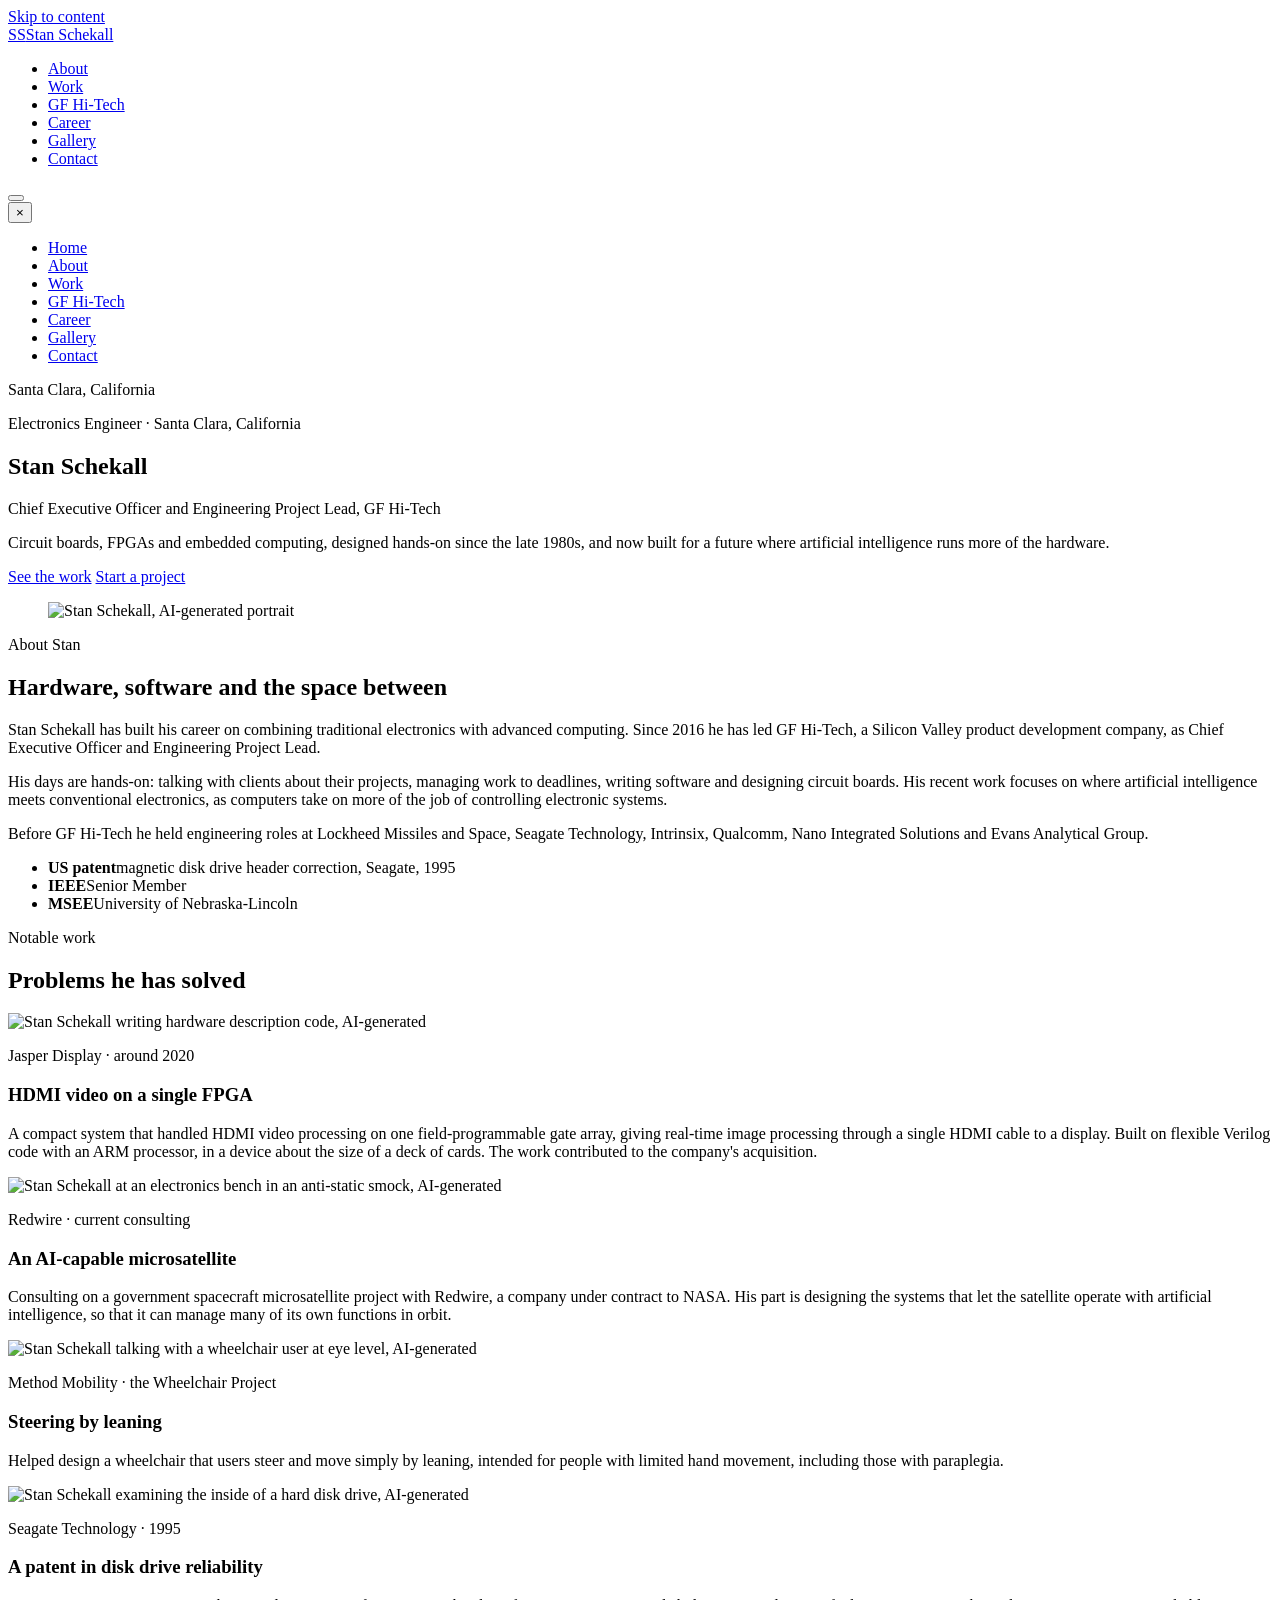
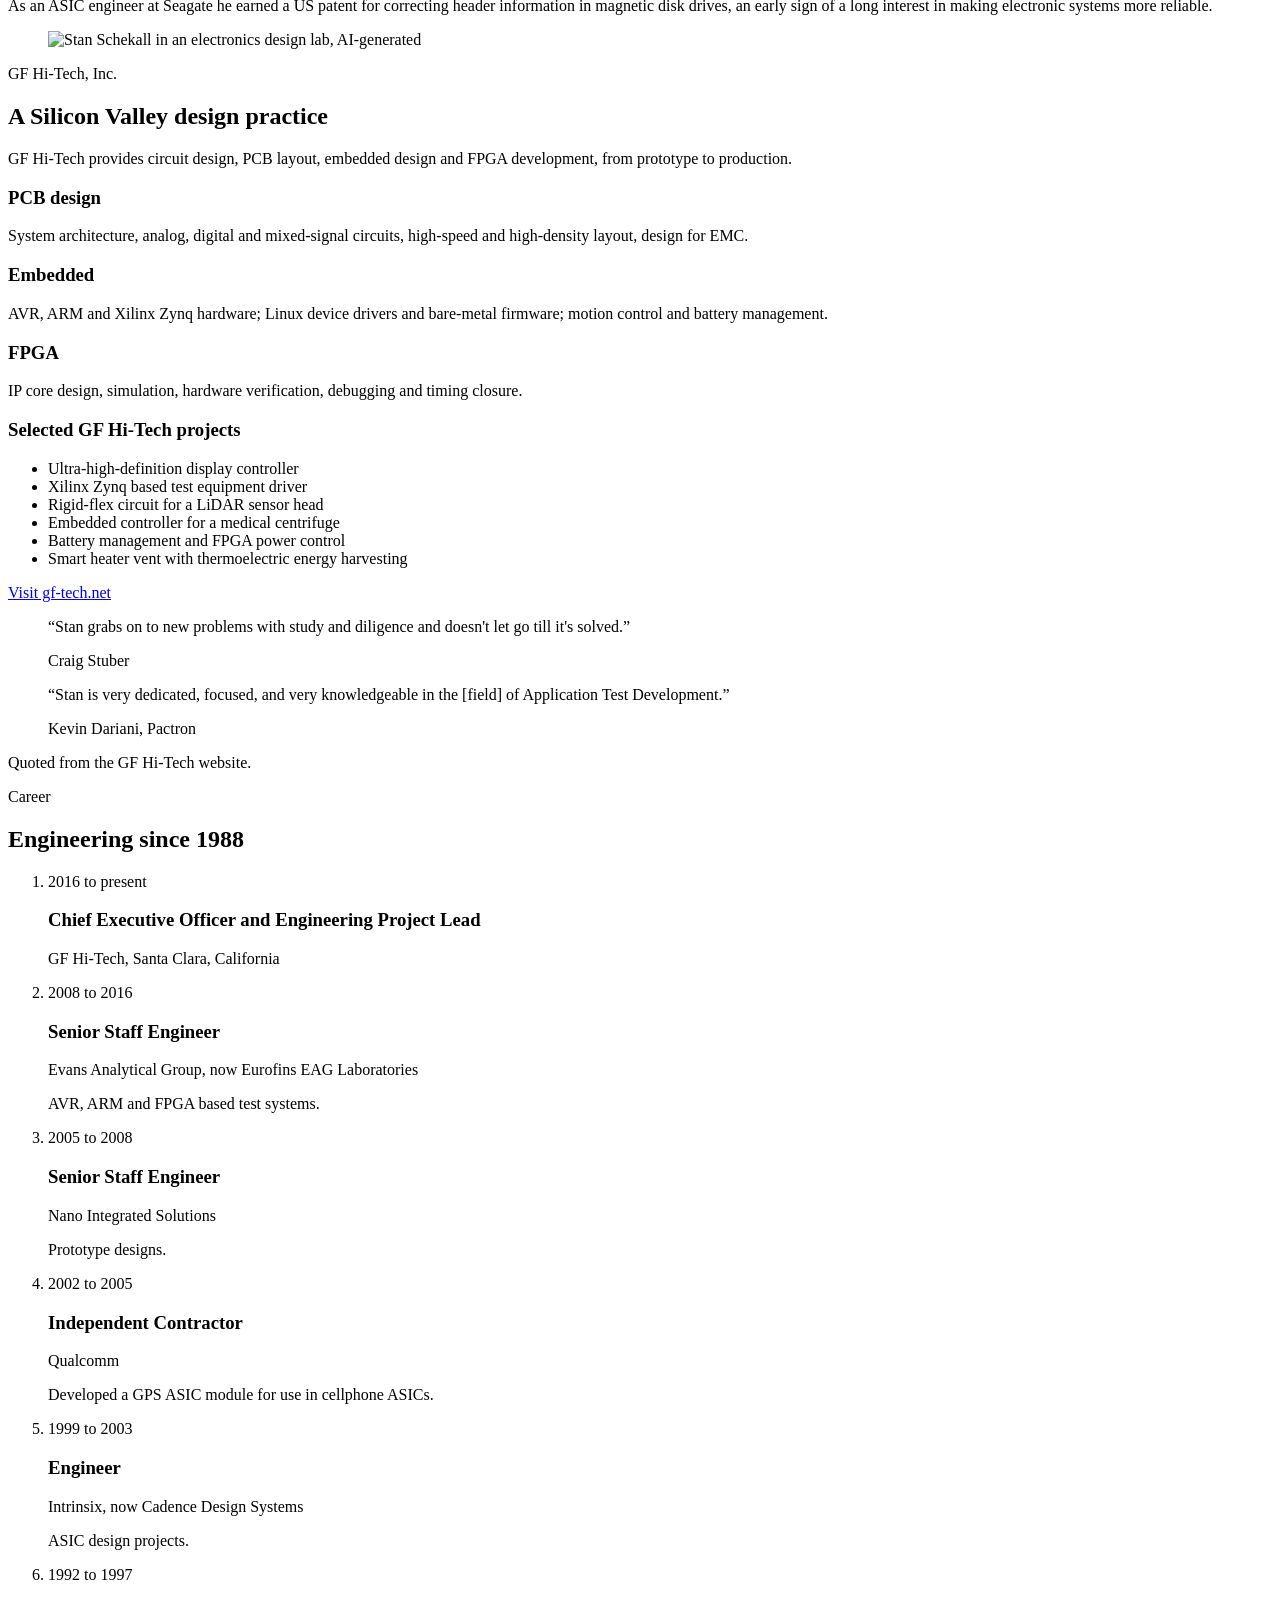
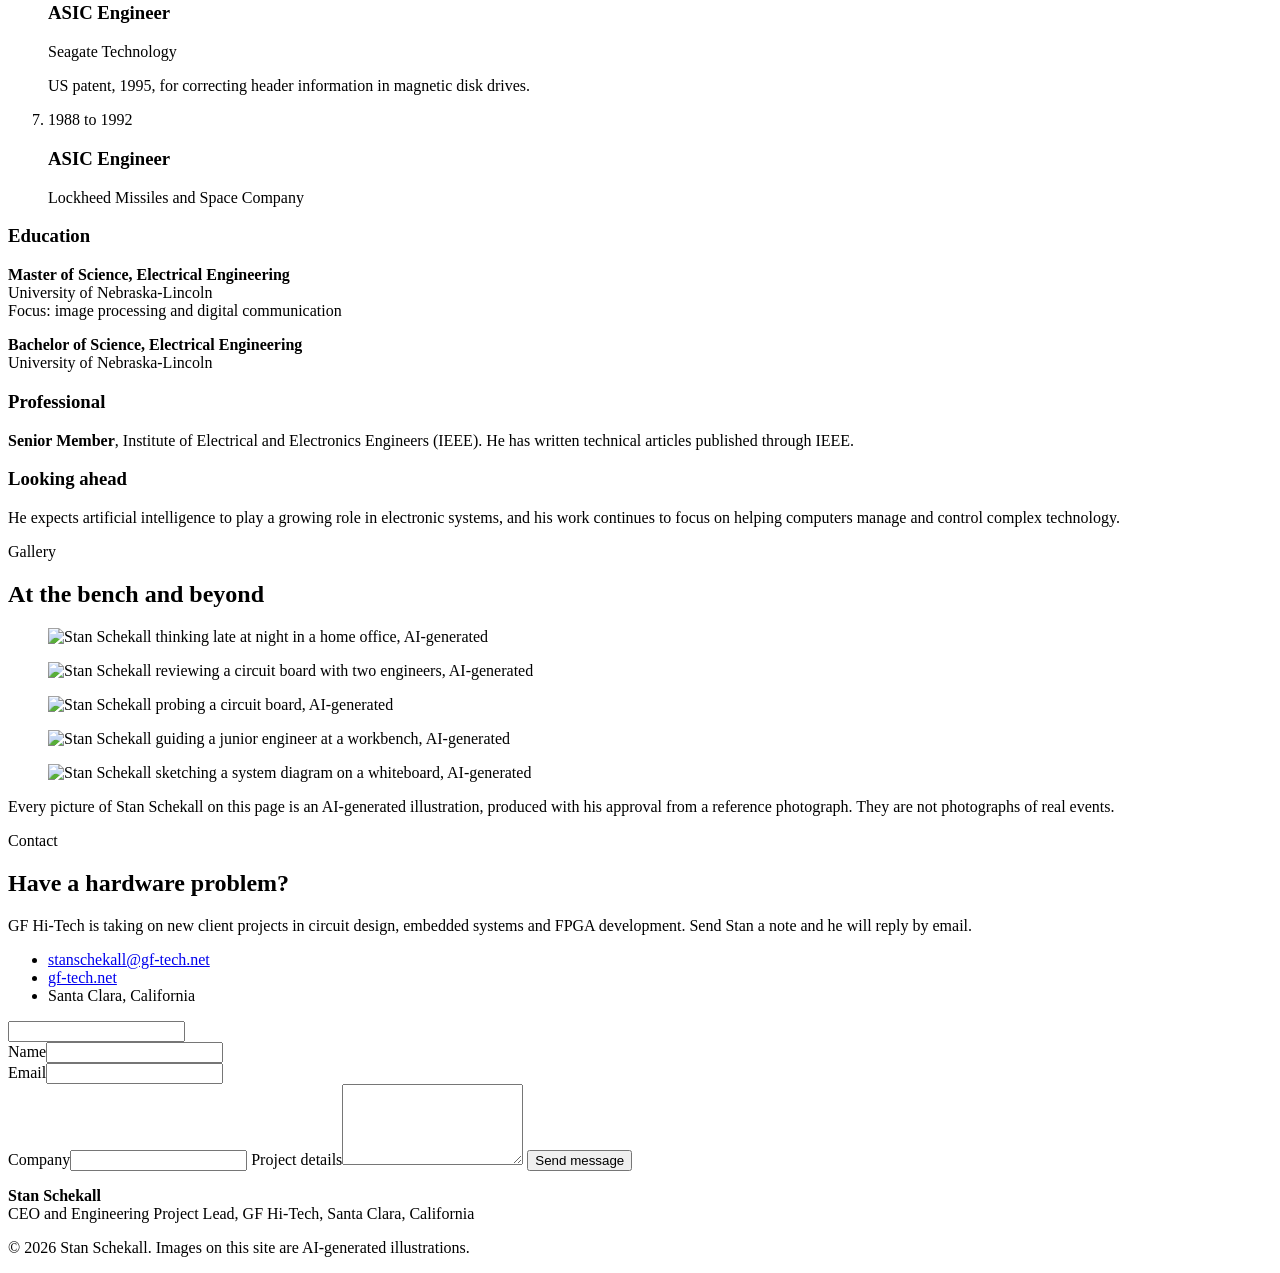
==== index.html @ ca7358ea "feat(site): add Stan Schekall personal site, pages" ====
<!DOCTYPE html>
<html lang="en">
<head>
  <meta charset="utf-8">
  <meta name="viewport" content="width=device-width, initial-scale=1, shrink-to-fit=no">
  <title>Stan Schekall | Electronics Engineer, CEO of GF Hi-Tech</title>
  <meta name="description" content="Stan Schekall is Chief Executive Officer and Engineering Project Lead at GF Hi-Tech in Santa Clara, California: circuit design, embedded systems and FPGA development.">
  <!-- While this site lives on github.io it stays out of search engines.
       When it moves to the client's own domain: delete the robots meta below,
       change robots.txt to "Allow: /", and add a canonical link. -->
  <meta name="robots" content="noindex, nofollow">
  <meta name="author" content="Stan Schekall">
  <meta property="og:title" content="Stan Schekall, Electronics Engineer">
  <meta property="og:description" content="CEO and Engineering Project Lead, GF Hi-Tech. FPGA, ASIC, embedded and PCB design.">
  <meta property="og:image" content="img/portrait.jpg">
  <link rel="icon" href="img/favicon.png">
  <link rel="preconnect" href="https://fonts.googleapis.com">
  <link rel="stylesheet" href="https://fonts.googleapis.com/css2?family=Montserrat:wght@500;600;700&family=Open+Sans:wght@400;600;700&display=swap">
  <link rel="stylesheet" href="vendor/css/bundle.min.css">
  <link rel="stylesheet" href="css/style.css">
  <!-- Loaded last so it wins the cascade -->
  <link rel="stylesheet" href="css/ss.css">
</head>
<body>

<a class="ss-skip" href="#about">Skip to content</a>

<div class="loader"><div class="loader-spinner"></div></div>

<header>
  <nav class="ss-nav" id="ss-nav" aria-label="Main">
    <div class="container ss-nav-inner">
      <a class="ss-brand" href="#home"><span class="ss-mark" aria-hidden="true">SS</span>Stan Schekall</a>
      <ul class="ss-links">
        <li><a href="#about">About</a></li>
        <li><a href="#work">Work</a></li>
        <li><a href="#practice">GF Hi-Tech</a></li>
        <li><a href="#career">Career</a></li>
        <li><a href="#gallery">Gallery</a></li>
        <li><a href="#contact" class="ss-links-cta">Contact</a></li>
      </ul>
      <button class="ss-burger" id="ss-burger" type="button" aria-label="Open menu" aria-controls="ss-menu" aria-expanded="false"><span></span><span></span><span></span></button>
    </div>
  </nav>
  <div class="ss-menu" id="ss-menu" aria-hidden="true">
    <button class="ss-menu-close" id="ss-menu-close" type="button" aria-label="Close menu">&times;</button>
    <ul>
      <li><a href="#home">Home</a></li>
      <li><a href="#about">About</a></li>
      <li><a href="#work">Work</a></li>
      <li><a href="#practice">GF Hi-Tech</a></li>
      <li><a href="#career">Career</a></li>
      <li><a href="#gallery">Gallery</a></li>
      <li><a href="#contact">Contact</a></li>
    </ul>
    <p class="ss-menu-foot">Santa Clara, California</p>
  </div>
</header>

<main>

<!-- HERO. Demo banner-sec kept as the shell class; its demo background image is removed in css/style.css -->
<section class="banner-sec ss-hero" id="home">
  <div class="ss-hero-shade"></div>
  <div class="container">
    <div class="ss-hero-copy">
      <p class="ss-eyebrow">Electronics Engineer &middot; Santa Clara, California</p>
      <h1>Stan Schekall</h1>
      <p class="ss-hero-role">Chief Executive Officer and Engineering Project Lead, GF Hi-Tech</p>
      <p class="ss-hero-lede">Circuit boards, FPGAs and embedded computing, designed hands-on since the late 1980s, and now built for a future where artificial intelligence runs more of the hardware.</p>
      <div class="ss-btns">
        <a class="ss-btn ss-btn-solid" href="#work">See the work</a>
        <a class="ss-btn ss-btn-line" href="#contact">Start a project</a>
      </div>
    </div>
  </div>
</section>

<!-- ABOUT -->
<section class="ss-about" id="about">
  <div class="container">
    <div class="row align-items-center">
      <div class="col-lg-5">
        <figure class="ss-portrait">
          <img src="img/portrait.jpg" alt="Stan Schekall, AI-generated portrait" width="880" height="1100">
        </figure>
      </div>
      <div class="col-lg-7">
        <p class="ss-kicker">About Stan</p>
        <h2>Hardware, software and the space between</h2>
        <p>Stan Schekall has built his career on combining traditional electronics with advanced computing. Since 2016 he has led GF Hi-Tech, a Silicon Valley product development company, as Chief Executive Officer and Engineering Project Lead.</p>
        <p>His days are hands-on: talking with clients about their projects, managing work to deadlines, writing software and designing circuit boards. His recent work focuses on where artificial intelligence meets conventional electronics, as computers take on more of the job of controlling electronic systems.</p>
        <p>Before GF Hi-Tech he held engineering roles at Lockheed Missiles and Space, Seagate Technology, Intrinsix, Qualcomm, Nano Integrated Solutions and Evans Analytical Group.</p>
        <ul class="ss-facts">
          <li><b>US patent</b><span>magnetic disk drive header correction, Seagate, 1995</span></li>
          <li><b>IEEE</b><span>Senior Member</span></li>
          <li><b>MSEE</b><span>University of Nebraska-Lincoln</span></li>
        </ul>
      </div>
    </div>
  </div>
</section>

<!-- NOTABLE WORK: replaces the demo portfolio -->
<section class="ss-work" id="work">
  <div class="container">
    <div class="ss-head">
      <p class="ss-kicker">Notable work</p>
      <h2>Problems he has solved</h2>
    </div>
    <div class="row">
      <div class="col-md-6">
        <article class="ss-card">
          <img src="img/plate-2.jpg" alt="Stan Schekall writing hardware description code, AI-generated" width="880" height="660" loading="lazy">
          <div class="ss-card-body">
            <p class="ss-tag">Jasper Display &middot; around 2020</p>
            <h3>HDMI video on a single FPGA</h3>
            <p>A compact system that handled HDMI video processing on one field-programmable gate array, giving real-time image processing through a single HDMI cable to a display. Built on flexible Verilog code with an ARM processor, in a device about the size of a deck of cards. The work contributed to the company's acquisition.</p>
          </div>
        </article>
      </div>
      <div class="col-md-6">
        <article class="ss-card">
          <img src="img/plate-3.jpg" alt="Stan Schekall at an electronics bench in an anti-static smock, AI-generated" width="880" height="660" loading="lazy">
          <div class="ss-card-body">
            <p class="ss-tag">Redwire &middot; current consulting</p>
            <h3>An AI-capable microsatellite</h3>
            <p>Consulting on a government spacecraft microsatellite project with Redwire, a company under contract to NASA. His part is designing the systems that let the satellite operate with artificial intelligence, so that it can manage many of its own functions in orbit.</p>
          </div>
        </article>
      </div>
      <div class="col-md-6">
        <article class="ss-card">
          <img src="img/plate-1.jpg" alt="Stan Schekall talking with a wheelchair user at eye level, AI-generated" width="880" height="660" loading="lazy">
          <div class="ss-card-body">
            <p class="ss-tag">Method Mobility &middot; the Wheelchair Project</p>
            <h3>Steering by leaning</h3>
            <p>Helped design a wheelchair that users steer and move simply by leaning, intended for people with limited hand movement, including those with paraplegia.</p>
          </div>
        </article>
      </div>
      <div class="col-md-6">
        <article class="ss-card">
          <img src="img/plate-4.jpg" alt="Stan Schekall examining the inside of a hard disk drive, AI-generated" width="880" height="660" loading="lazy">
          <div class="ss-card-body">
            <p class="ss-tag">Seagate Technology &middot; 1995</p>
            <h3>A patent in disk drive reliability</h3>
            <p>As an ASIC engineer at Seagate he earned a US patent for correcting header information in magnetic disk drives, an early sign of a long interest in making electronic systems more reliable.</p>
          </div>
        </article>
      </div>
    </div>
  </div>
</section>

<!-- GF HI-TECH -->
<section class="ss-practice" id="practice">
  <div class="container">
    <div class="row">
      <div class="col-lg-5">
        <figure class="ss-practice-img"><img src="img/company.jpg" alt="Stan Schekall in an electronics design lab, AI-generated" width="880" height="1100" loading="lazy"></figure>
      </div>
      <div class="col-lg-7">
        <p class="ss-kicker ss-kicker-dark">GF Hi-Tech, Inc.</p>
        <h2>A Silicon Valley design practice</h2>
        <p>GF Hi-Tech provides circuit design, PCB layout, embedded design and FPGA development, from prototype to production.</p>
        <div class="ss-caps">
          <div class="ss-cap">
            <h3>PCB design</h3>
            <p>System architecture, analog, digital and mixed-signal circuits, high-speed and high-density layout, design for EMC.</p>
          </div>
          <div class="ss-cap">
            <h3>Embedded</h3>
            <p>AVR, ARM and Xilinx Zynq hardware; Linux device drivers and bare-metal firmware; motion control and battery management.</p>
          </div>
          <div class="ss-cap">
            <h3>FPGA</h3>
            <p>IP core design, simulation, hardware verification, debugging and timing closure.</p>
          </div>
        </div>
        <h3 class="ss-sub">Selected GF Hi-Tech projects</h3>
        <ul class="ss-projects">
          <li>Ultra-high-definition display controller</li>
          <li>Xilinx Zynq based test equipment driver</li>
          <li>Rigid-flex circuit for a LiDAR sensor head</li>
          <li>Embedded controller for a medical centrifuge</li>
          <li>Battery management and FPGA power control</li>
          <li>Smart heater vent with thermoelectric energy harvesting</li>
        </ul>
        <a class="ss-btn ss-btn-ink" href="https://gf-tech.net/" target="_blank" rel="noopener">Visit gf-tech.net</a>
      </div>
    </div>
  </div>
</section>

<!-- QUOTES: verbatim from gf-tech.net, see SOURCE-FACTS.md -->
<section class="ss-quotes" id="quotes">
  <div class="container">
    <div class="row">
      <div class="col-lg-6">
        <blockquote class="ss-quote">
          <p>&ldquo;Stan grabs on to new problems with study and diligence and doesn't let go till it's solved.&rdquo;</p>
          <footer>Craig Stuber</footer>
        </blockquote>
      </div>
      <div class="col-lg-6">
        <blockquote class="ss-quote">
          <p>&ldquo;Stan is very dedicated, focused, and very knowledgeable in the [field] of Application Test Development.&rdquo;</p>
          <footer>Kevin Dariani, Pactron</footer>
        </blockquote>
      </div>
    </div>
    <p class="ss-quote-src">Quoted from the GF Hi-Tech website.</p>
  </div>
</section>

<!-- CAREER -->
<section class="ss-career" id="career">
  <div class="container">
    <div class="ss-head">
      <p class="ss-kicker">Career</p>
      <h2>Engineering since 1988</h2>
    </div>
    <div class="row">
      <div class="col-lg-8">
        <ol class="ss-timeline">
          <li><span class="ss-yr">2016 to present</span><h3>Chief Executive Officer and Engineering Project Lead</h3><p class="ss-org">GF Hi-Tech, Santa Clara, California</p></li>
          <li><span class="ss-yr">2008 to 2016</span><h3>Senior Staff Engineer</h3><p class="ss-org">Evans Analytical Group, now Eurofins EAG Laboratories</p><p>AVR, ARM and FPGA based test systems.</p></li>
          <li><span class="ss-yr">2005 to 2008</span><h3>Senior Staff Engineer</h3><p class="ss-org">Nano Integrated Solutions</p><p>Prototype designs.</p></li>
          <li><span class="ss-yr">2002 to 2005</span><h3>Independent Contractor</h3><p class="ss-org">Qualcomm</p><p>Developed a GPS ASIC module for use in cellphone ASICs.</p></li>
          <li><span class="ss-yr">1999 to 2003</span><h3>Engineer</h3><p class="ss-org">Intrinsix, now Cadence Design Systems</p><p>ASIC design projects.</p></li>
          <li><span class="ss-yr">1992 to 1997</span><h3>ASIC Engineer</h3><p class="ss-org">Seagate Technology</p><p>US patent, 1995, for correcting header information in magnetic disk drives.</p></li>
          <li><span class="ss-yr">1988 to 1992</span><h3>ASIC Engineer</h3><p class="ss-org">Lockheed Missiles and Space Company</p></li>
        </ol>
        <!-- Needs Client Confirmation: total years (release says 30+, Marquis page says 35+). Neither is published. -->
      </div>
      <div class="col-lg-4">
        <div class="ss-side">
          <h3>Education</h3>
          <p><b>Master of Science, Electrical Engineering</b><br>University of Nebraska-Lincoln<br><span>Focus: image processing and digital communication</span></p>
          <p><b>Bachelor of Science, Electrical Engineering</b><br>University of Nebraska-Lincoln</p>
          <!-- Needs Client Confirmation: degree year(s). Marquis page gives 1987. -->
          <h3>Professional</h3>
          <p><b>Senior Member</b>, Institute of Electrical and Electronics Engineers (IEEE). He has written technical articles published through IEEE.</p>
          <h3>Looking ahead</h3>
          <p>He expects artificial intelligence to play a growing role in electronic systems, and his work continues to focus on helping computers manage and control complex technology.</p>
        </div>
      </div>
    </div>
  </div>
</section>

<!-- GALLERY -->
<section class="ss-gallery" id="gallery">
  <div class="container">
    <div class="ss-head">
      <p class="ss-kicker">Gallery</p>
      <h2>At the bench and beyond</h2>
    </div>
    <div class="ss-grid">
      <figure class="ss-g ss-g-tall"><img src="img/career.jpg" alt="Stan Schekall thinking late at night in a home office, AI-generated" width="880" height="1100" loading="lazy"></figure>
      <figure class="ss-g ss-g-wide"><img src="img/mission.jpg" alt="Stan Schekall reviewing a circuit board with two engineers, AI-generated" width="880" height="733" loading="lazy"></figure>
      <figure class="ss-g"><img src="img/research.jpg" alt="Stan Schekall probing a circuit board, AI-generated" width="880" height="660" loading="lazy"></figure>
      <figure class="ss-g"><img src="img/plate-5.jpg" alt="Stan Schekall guiding a junior engineer at a workbench, AI-generated" width="880" height="660" loading="lazy"></figure>
      <figure class="ss-g ss-g-last"><img src="img/plate-6.jpg" alt="Stan Schekall sketching a system diagram on a whiteboard, AI-generated" width="880" height="660" loading="lazy"></figure>
    </div>
    <p class="ss-disclosure">Every picture of Stan Schekall on this page is an AI-generated illustration, produced with his approval from a reference photograph. They are not photographs of real events.</p>
  </div>
</section>

<!-- CONTACT -->
<section class="ss-contact" id="contact">
  <div class="container">
    <div class="row">
      <div class="col-lg-5">
        <p class="ss-kicker">Contact</p>
        <h2>Have a hardware problem?</h2>
        <p>GF Hi-Tech is taking on new client projects in circuit design, embedded systems and FPGA development. Send Stan a note and he will reply by email.</p>
        <ul class="ss-contact-list">
          <li><i class="fas fa-envelope" aria-hidden="true"></i><a href="mailto:stanschekall@gf-tech.net">stanschekall@gf-tech.net</a></li>
          <li><i class="fas fa-globe" aria-hidden="true"></i><a href="https://gf-tech.net/" target="_blank" rel="noopener">gf-tech.net</a></li>
          <li><i class="fas fa-map-marker-alt" aria-hidden="true"></i><span>Santa Clara, California</span></li>
        </ul>
      </div>
      <div class="col-lg-7">
        <form class="ss-form" action="https://formsubmit.co/stanschekall@gf-tech.net" method="POST">
          <input type="hidden" name="_subject" value="New enquiry from the Stan Schekall website">
          <input type="hidden" name="_template" value="table">
          <input type="hidden" name="_captcha" value="true">
          <input type="text" name="_honey" class="ss-hp" tabindex="-1" autocomplete="off" aria-hidden="true">
          <div class="row">
            <div class="col-md-6"><label for="f-name">Name</label><input id="f-name" name="name" type="text" required autocomplete="name"></div>
            <div class="col-md-6"><label for="f-email">Email</label><input id="f-email" name="email" type="email" required autocomplete="email"></div>
          </div>
          <label for="f-company">Company</label><input id="f-company" name="company" type="text" autocomplete="organization">
          <label for="f-msg">Project details</label><textarea id="f-msg" name="message" rows="5" required></textarea>
          <button type="submit" class="ss-btn ss-btn-solid">Send message</button>
        </form>
      </div>
    </div>
  </div>
</section>

</main>

<footer class="ss-foot">
  <div class="container ss-foot-inner">
    <p><b>Stan Schekall</b><br>CEO and Engineering Project Lead, GF Hi-Tech, Santa Clara, California</p>
    <p>&copy; <span id="ss-year">2026</span> Stan Schekall. Images on this site are AI-generated illustrations.</p>
  </div>
</footer>

<a href="#home" class="ss-top" id="ss-top" aria-label="Back to top"><i class="fas fa-arrow-up" aria-hidden="true"></i></a>

<script src="vendor/js/bundle.min.js"></script>
<script src="js/ss.js"></script>
</body>
</html>
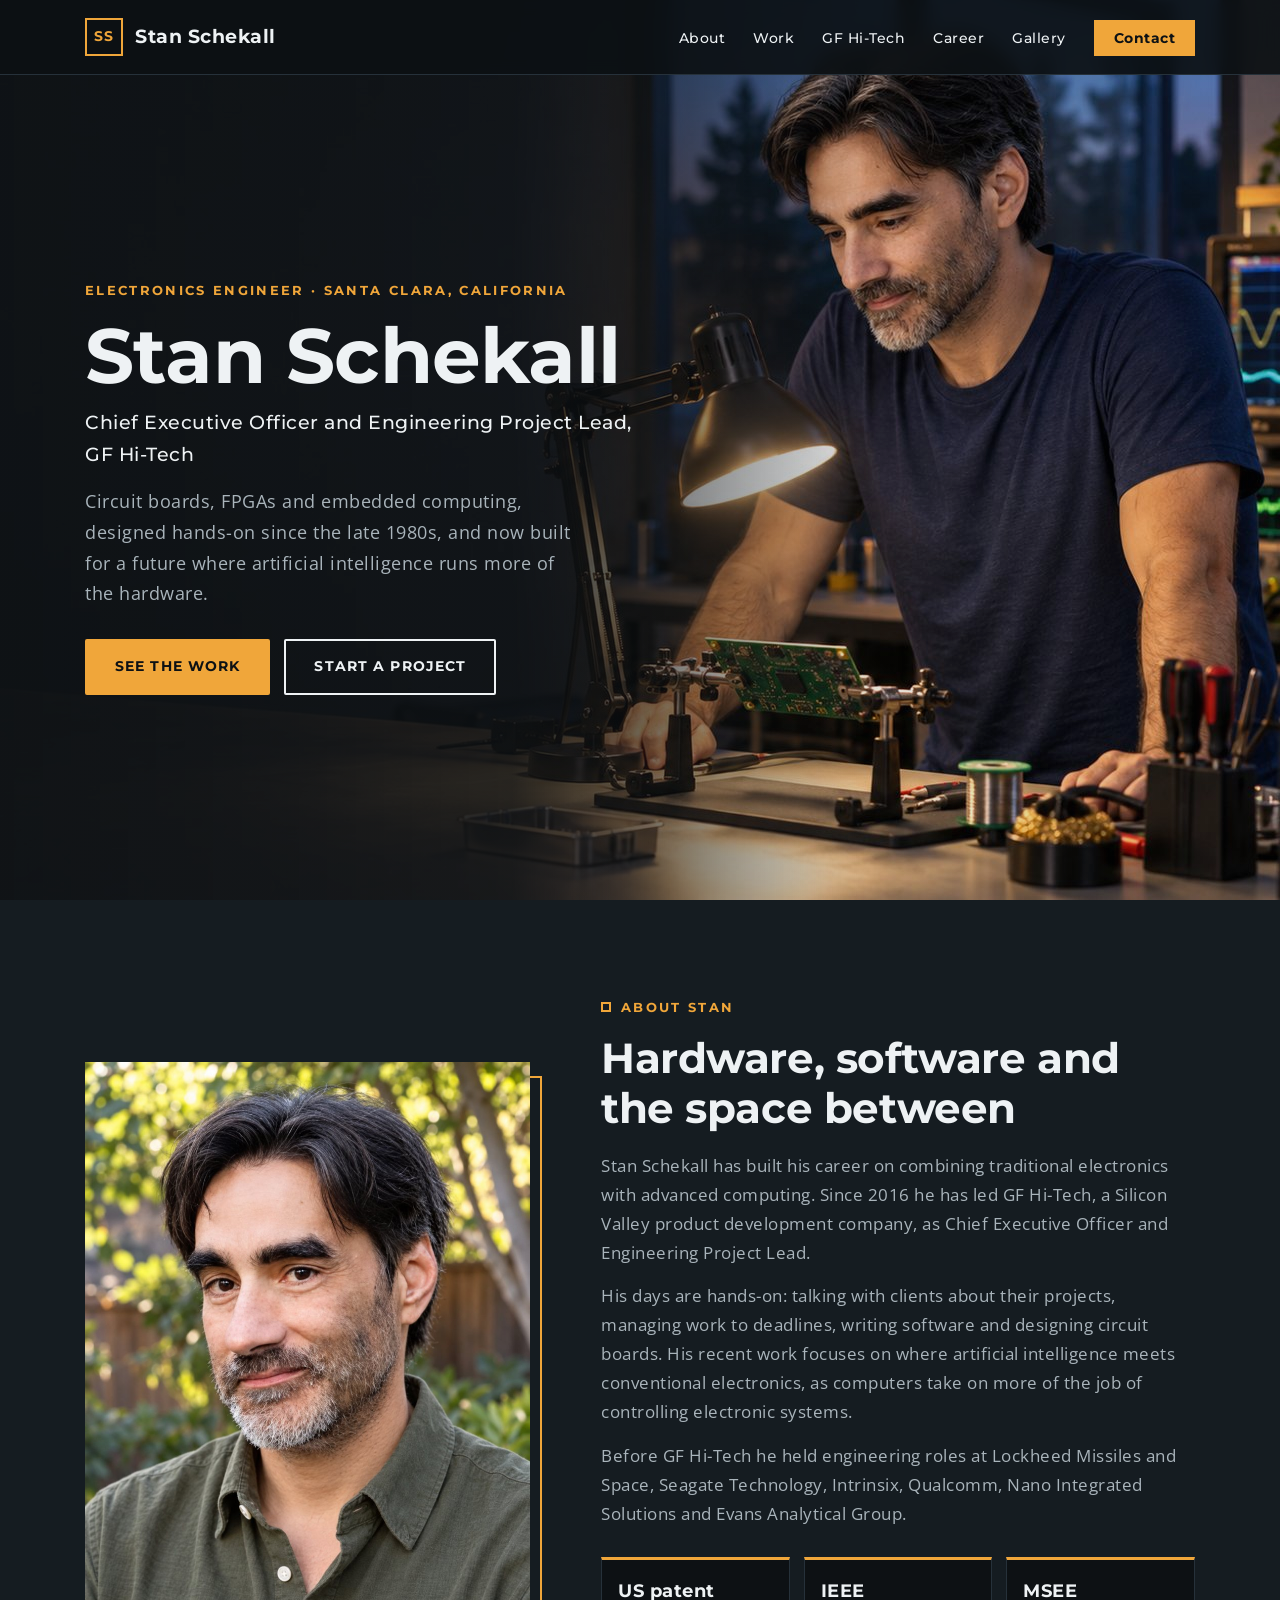
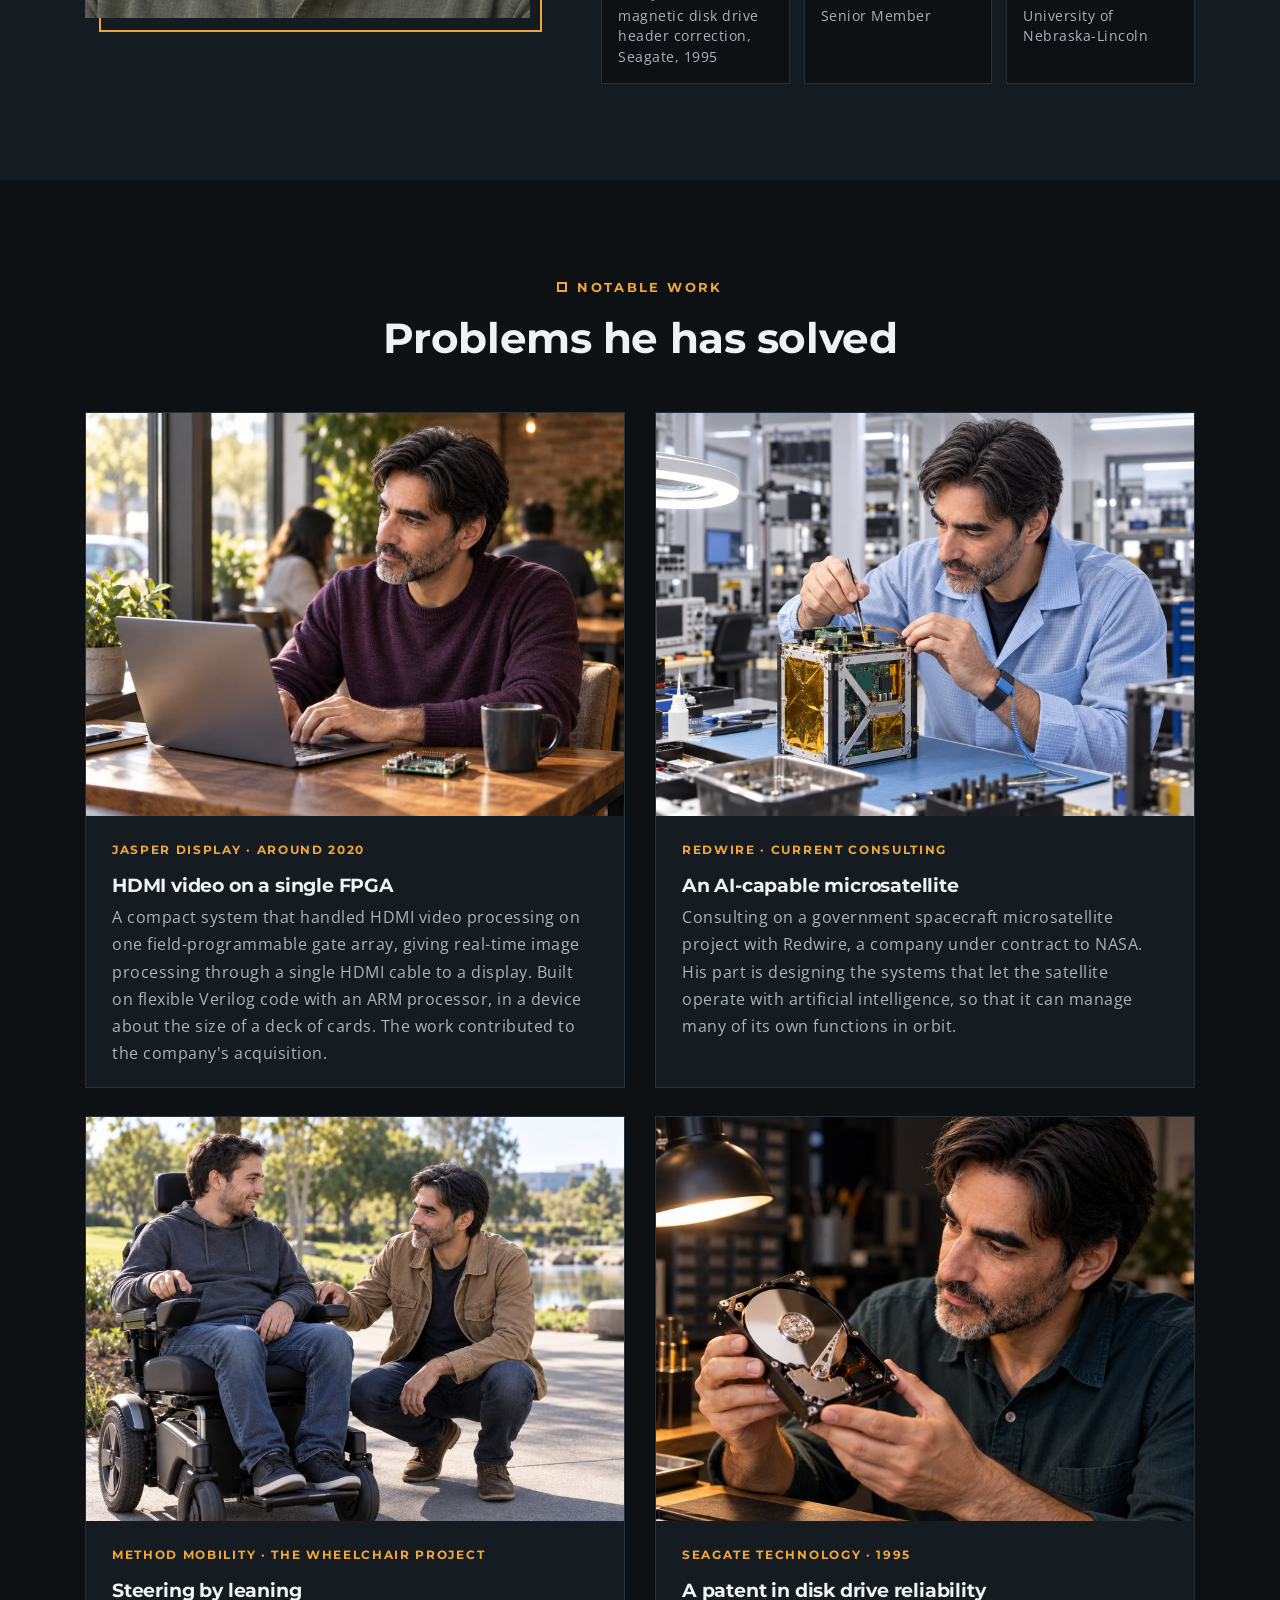
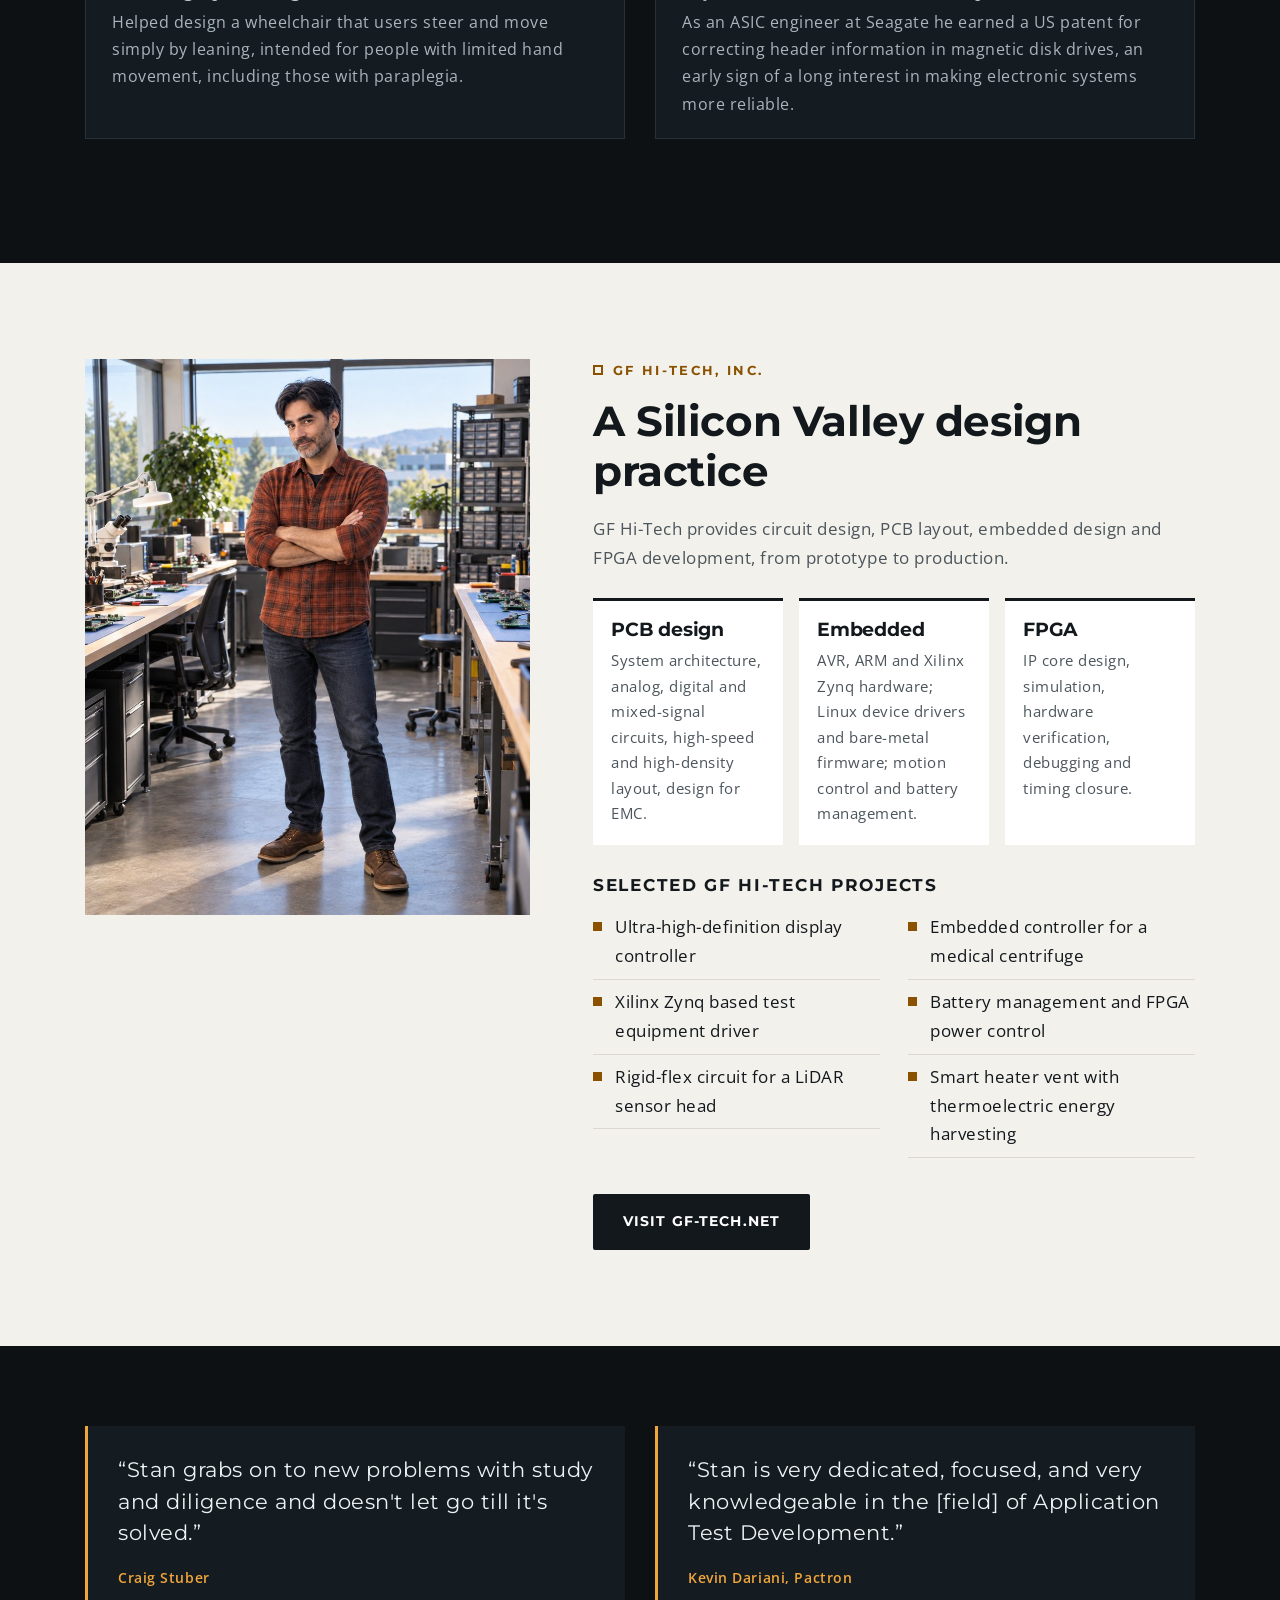
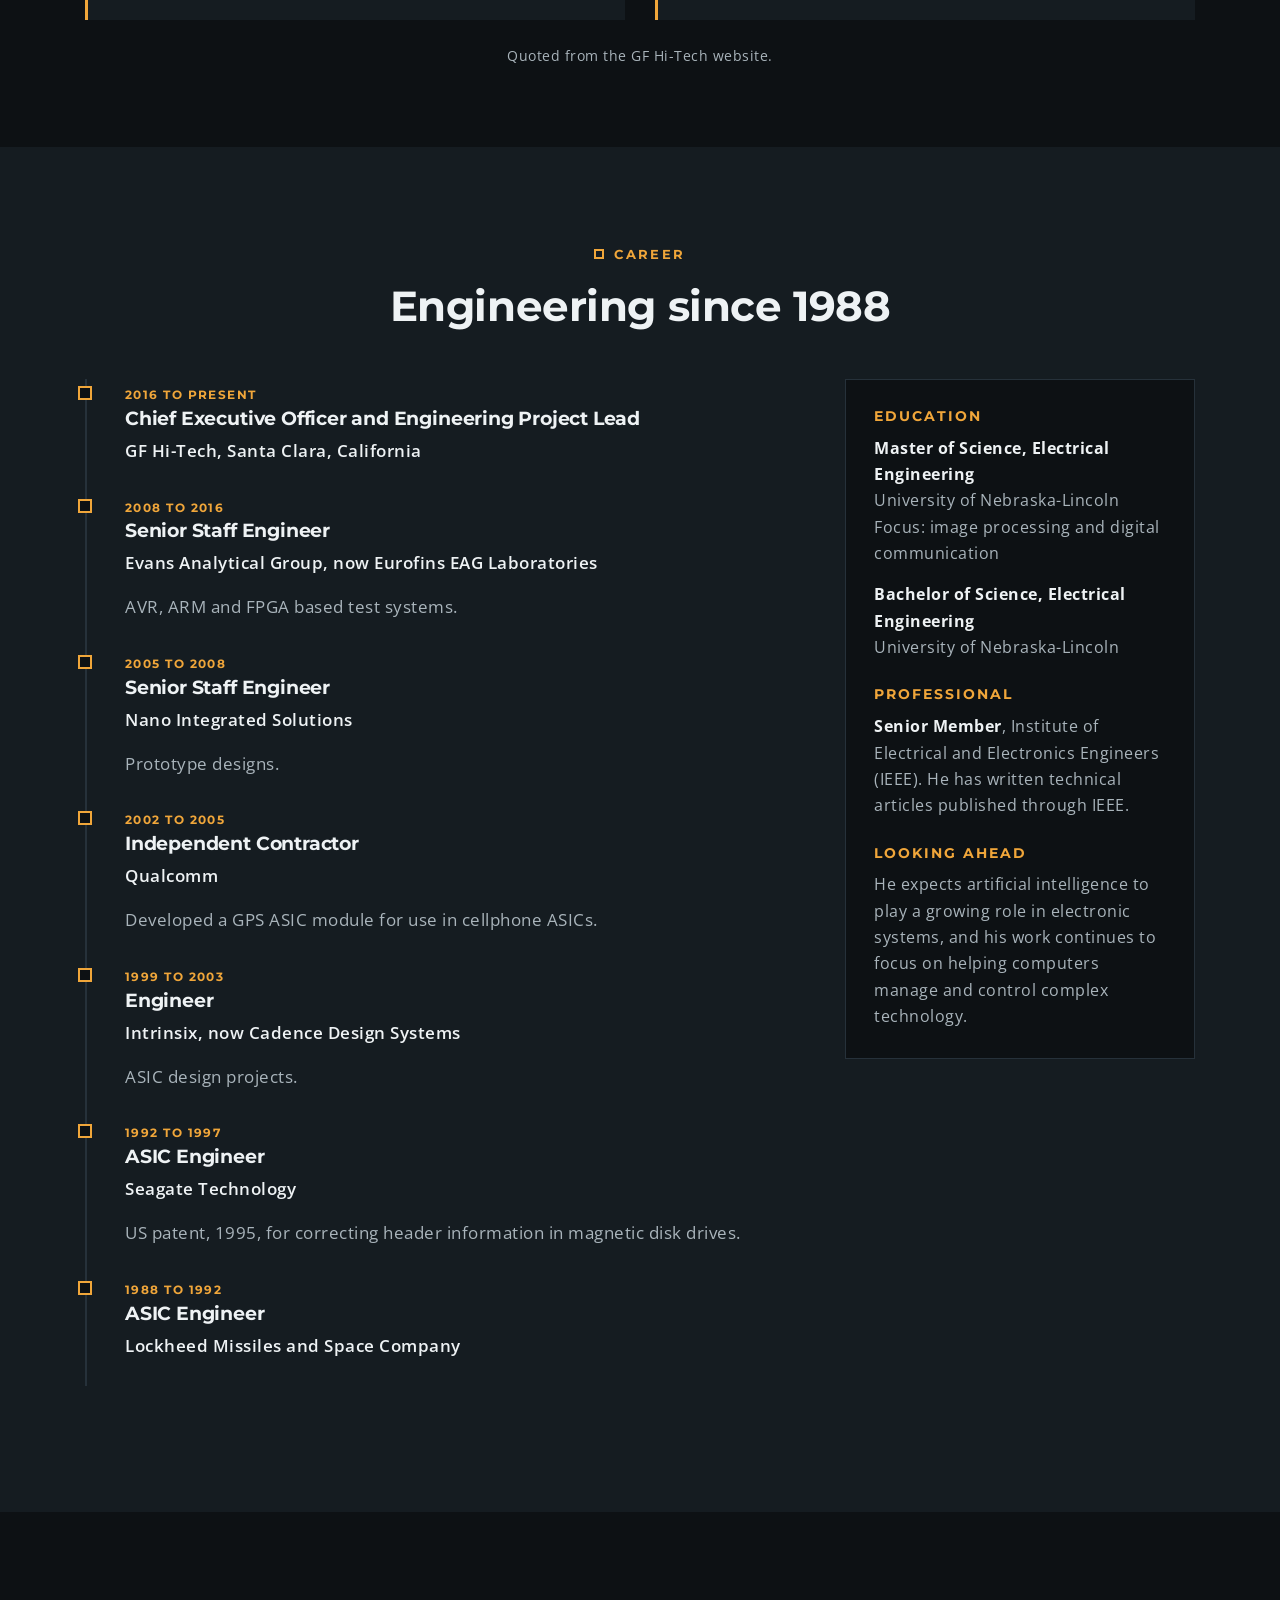
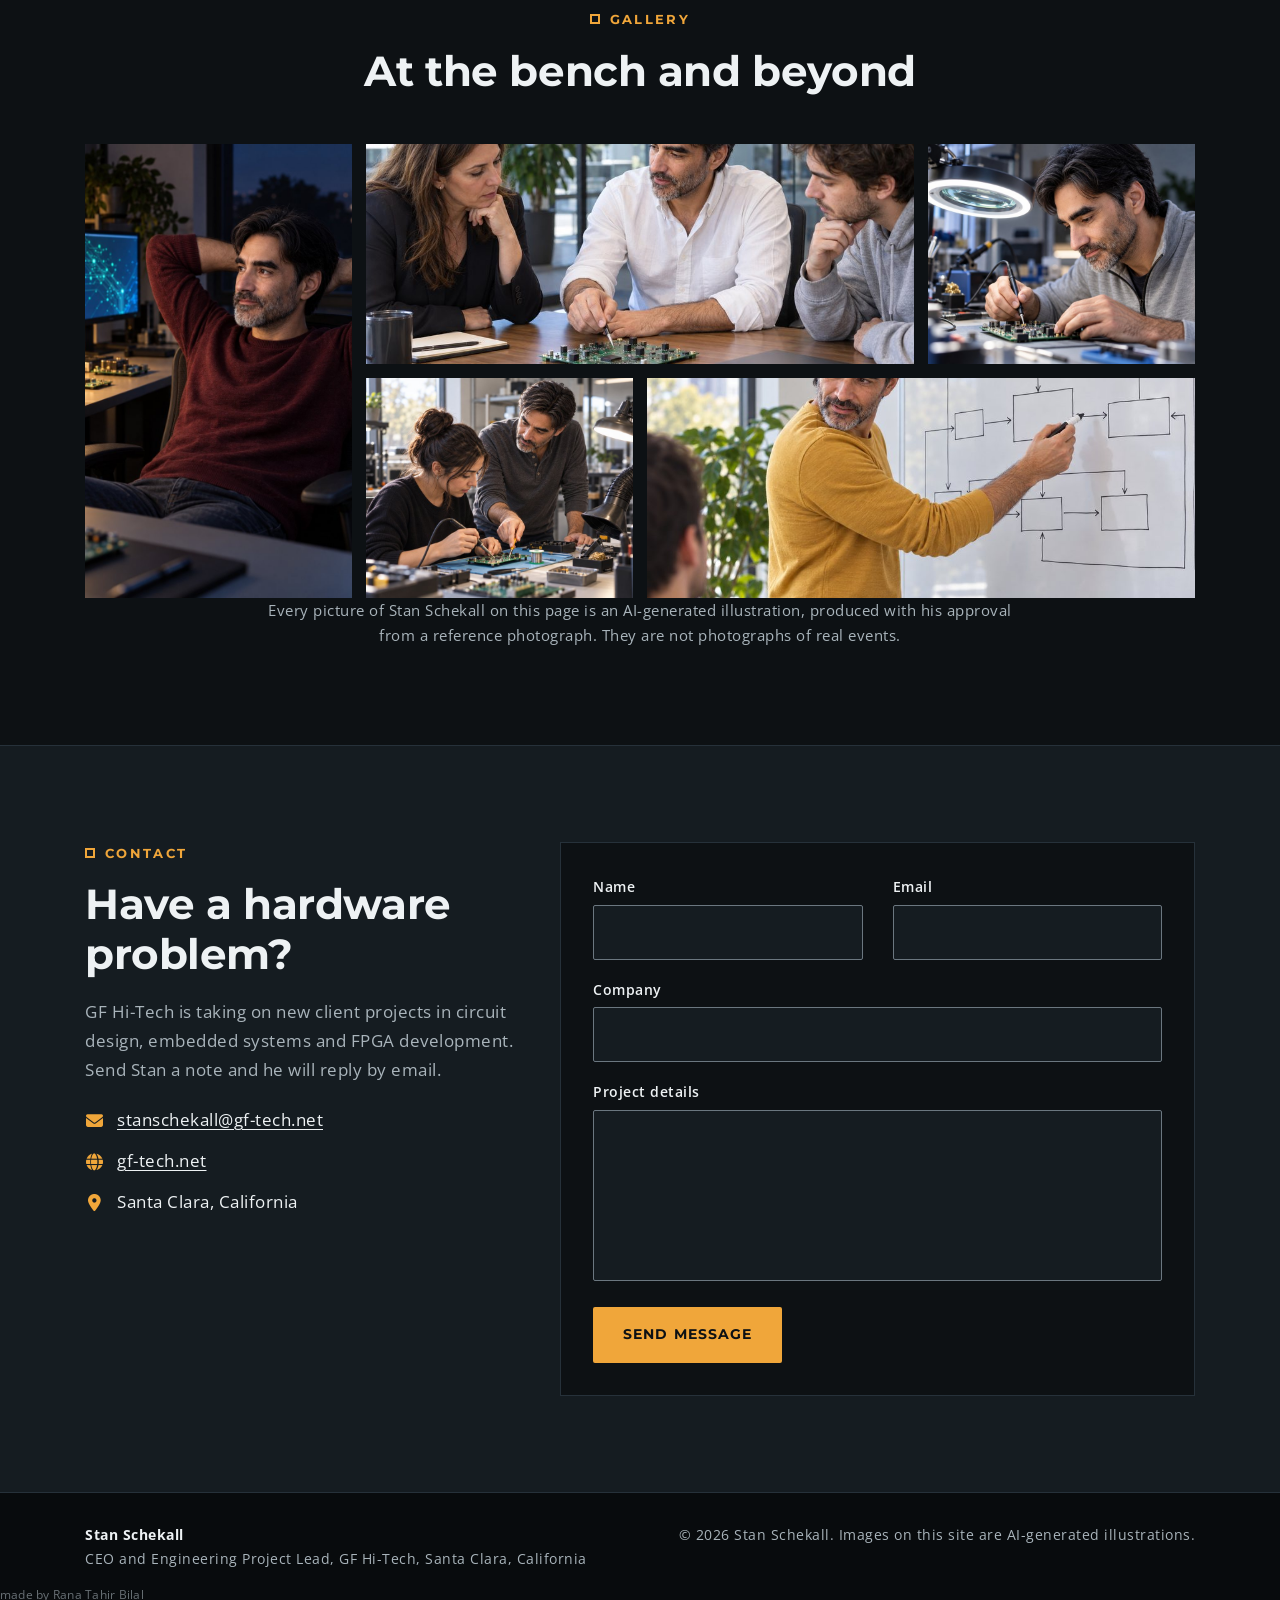
==== commit 6241c4cb: "Add files via upload" ====
--- a/index.html
+++ b/index.html
@@ -308,6 +308,8 @@
     <p><b>Stan Schekall</b><br>CEO and Engineering Project Lead, GF Hi-Tech, Santa Clara, California</p>
     <p>&copy; <span id="ss-year">2026</span> Stan Schekall. Images on this site are AI-generated illustrations.</p>
   </div>
+
+<p style="margin:18px 0 0;font-size:12px;line-height:1.5;opacity:.6;letter-spacing:.02em">made by <a href="https://ranatahirbilal.com" rel="nofollow noopener" target="_blank" style="color:inherit;text-decoration:none;border-bottom:1px solid currentColor">Rana Tahir Bilal</a></p>
 </footer>
 
 <a href="#home" class="ss-top" id="ss-top" aria-label="Back to top"><i class="fas fa-arrow-up" aria-hidden="true"></i></a>
--- a/css/style.css
+++ b/css/style.css
@@ -0,0 +1,2725 @@
+/* ===================================
+    About
+====================================== */
+/*
+    Theme Name: MegaOne
+    Theme URI:
+    Author: Themes Industry
+    Author URI:
+    Description: One Page Parallax Template
+    Tags: one page, multipurpose, parallax, creative, html5
+ */
+
+/* ===================================
+    Table of Content
+====================================== */
+/*  - Fonts
+    - General
+    - Scrollbar
+    - Header
+    - Sidebar Toggle Btn
+    - SideNav
+    - Nav-Bar css
+    - Expand Nav bar & body Shrink
+    - Banner
+    - feature
+    - Team
+    - Quote
+    - Portfolio
+    - Pricing
+    - Testimonial
+    - Blog
+    - Contact_US
+    - Stand Alone
+    - loader
+    - Media Queries   */
+
+/* ===================================
+    Google font
+====================================== */
+
+@import url('https://fonts.googleapis.com/css2?family=Open+Sans:wght@300;400;600;700;800&display=swap');
+.alt-font{font-family: 'Open Sans', sans-serif;}
+
+@import url('https://fonts.googleapis.com/css2?family=Montserrat:wght@300;400;500;700&display=swap');
+.al-font{font-family: 'Montserrat', sans-serif;}
+
+
+/* ss: Roboto import removed */
+.main-font{font-family: 'Roboto', sans-serif;}
+
+/* ss: Source Sans import removed */
+.alt-font{font-family: 'Source Sans Pro', sans-serif;}
+
+
+/* ss: Aileron @font-face removed (font files not shipped) */
+/* ss: Aileron @font-face removed (font files not shipped) */
+/* ss: Aileron @font-face removed (font files not shipped) */
+/* ===================================
+    General
+====================================== */
+
+body {font-size: 18px;color: #ffffff!important;font-weight: normal;line-height: 25px;width: 100%; overflow-x: hidden!important;}
+a, input, button, .navbar, .fixedmenu, .tp-bullet, .owl-dot, .owl-prev, .owl-next {transition: ease-in-out 0.2s;-webkit-transition: ease-in-out 0.2s;-moz-transition: ease-in-out 0.2s;-ms-transition: ease-in-out 0.2s;-o-transition: ease-in-out 0.2s;}
+section,.section-padding {position: relative;}
+a {color:inherit;text-decoration: none;}
+.btn.focus, .btn:focus{-webkit-box-shadow: none;box-shadow: none;}
+p:last-child{margin-bottom: 0 !important;}
+p{margin: 0 0 15px!important;}
+.fa, .far, .fas{display: inline;}
+li{list-style: none;text-decoration: none;}
+blockquote {border-left: 2px solid;padding: 10px 15px 10px 35px;margin: 25px 0;font-size: 18px;line-height: 28px;}
+blockquote > cite {font-weight: 400;font-size: 14px;display: block;}
+.hidden{display: none;}
+section{padding: 7.5rem 0;}
+.padding-top{padding-top: 7.5rem;}
+.padding-bottom{padding-bottom: 7.5rem;}
+section {
+    width: 95%!important;
+    margin-left: 5%!important;
+}
+.bg-black{background-color: #000000;}
+.bg-pink{background-color:#ff3366;}
+
+/*Social Icon Hover Text Hover */
+.facebook-text-hvr:hover{color:#4267B2 !important;}
+.twitter-text-hvr:hover{color:#1DA1F2 !important;}
+.instagram-text-hvr:hover{color:#C32AA3 !important;}
+.linkedin-text-hvr:hover{color:#0077B5 !important;}
+.pinterest-text-hvr:hover{color:#BD081C !important;}
+.google-text-hvr:hover{color:#DB4437 !important;}
+
+/*icon bg bover */
+.facebook-bg-hvr:hover{background:#4267B2 !important;color: #fff !important;}
+.twitter-bg-hvr:hover{background:#1DA1F2 !important;color: #fff !important;}
+.instagram-bg-hvr:hover{background: -webkit-gradient(linear, left top, left bottom, from(#aa2fb5), color-stop(93%, #f1762c))!important;background: -o-linear-gradient(top, #aa2fb5 0%, #f1762c 93%)!important;background: linear-gradient(to bottom, #aa2fb5 0%, #f1762c 93%)!important;color: #fff !important;}
+.linkedin-bg-hvr:hover{background:#0077B5 !important;color: #fff !important;}
+.pinterest-bg-hvr:hover{background:#BD081C !important;color: #fff !important;border: 1px solid #BD081C !important;}
+.google-bg-hvr:hover{background:#DB4437 !important;color: #fff !important;}
+.mail-bg-hvr:hover{background:#c32aa3 !important;color: #fff !important;border: 1px solid #c32aa3 !important;}
+
+/*Social Icon Hover Bg Hover */
+.facebook_bg_hvr2:hover{color:#FFFFFF !important; background: #4267b2 !important; -webkit-transition: .3s ease-in-out;-o-transition: .3s ease-in-out;transition: .3s ease-in-out;}
+.twitter_bg_hvr2:hover{color:#FFFFFF !important; background: #00a7e6; -webkit-transition: .3s ease-in-out; -o-transition: .3s ease-in-out; transition: .3s ease-in-out;}
+.linkdin_bg_hvr2:hover{color:#FFFFFF !important; background: #1682ab; -webkit-transition: .3s ease-in-out; -o-transition: .3s ease-in-out; transition: .3s ease-in-out;}
+.googleplus_bg_hvr2:hover{color:#FFFFFF !important; background: #d5463a; -webkit-transition: .3s ease-in-out; -o-transition: .3s ease-in-out; transition: .3s ease-in-out;}
+.pintrest_bg_hvr2:hover{color:#FFFFFF !important; background: #c8232c; -webkit-transition: .3s ease-in-out; -o-transition: .3s ease-in-out; transition: .3s ease-in-out;}
+.instagram_bg_hvr2:before{
+    content: "";
+    position: absolute;
+    left: -1px;
+    right: -1px;
+    bottom: -1px;
+    top: -1px;
+    opacity: 0;
+    visibility: hidden;
+    background: radial-gradient(circle at 30% 107%, #fdf497 0%, #fdf497 5%, #fd5949 45%,#d6249f 60%,#285AEB 90%) !important;
+    border-radius: inherit;
+    z-index: -1;
+    -webkit-transform: scale(.5);
+    -ms-transform: scale(.5);
+    transform: scale(.5);
+    -webkit-transition: .3s ease-in-out;
+    -o-transition: .3s ease-in-out;
+    transition: .3s ease-in-out;
+}
+.instagram_bg_hvr2:hover{color:#FFFFFF !important; z-index: 999}
+.instagram_bg_hvr2:hover:before{opacity: 1;visibility: visible;-webkit-transform: scale(1);-ms-transform: scale(1);transform: scale(1);}
+
+/* Transition none */
+.no-transition *{transition-timing-function:initial; -moz-transition-timing-function:initial; -webkit-transition-timing-function:initial; -o-transition-timing-function:initial;  transition-duration: 0s; -moz-transition-duration: 0s; -webkit-transition-duration: 0s; -o-transition-duration: 0s;}
+
+/* Button */
+.btn {-webkit-appearance: initial; overflow: hidden;position: -webkit-sticky;position: sticky; z-index: 2; display:inline-block; font-size: 16px; border:2px solid transparent; letter-spacing: .5px; line-height: inherit; border-radius: 0; text-transform:capitalize; width: auto;font-family: 'Montserrat', sans-serif; font-weight: 500; -webkit-transition: all .5s ease;-o-transition: all .5s ease !important;transition: all .5s ease !important;}
+
+/* button size */
+.btn.btn-medium {font-size:16px; padding: 12px 48px; line-height: 1.8em}
+.btn.btn-large {font-size:16px;  padding: 14px 32px; line-height: 1.8em;}
+.btn.btn-large-1 {font-size:15px;  padding: 9px 35px; line-height: 1.8em;}
+.btn.btn-rounded {border-radius: 50px;}
+
+
+/* White Button */
+.btn.btn-white {background: transparent; border-color: #ffffff; color: #ffffff}
+.btn.btn-white:hover {background: #FFFFFF !important; border-color: #FFFFFF; color: #333333 !important; }
+
+.btn.btn-pink-hvr:hover {background: #ff3366 !important; border-color: #ff3366; color: #ffffff !important}
+
+.btn.trans-2-btn {background: transparent;border-color: #fff;color: #fff; margin-top: 15px;}
+
+.btn.btn-white-hvr:hover{color: #333333;border-color: #fff;opacity: 1;background: #fff !important;}
+
+.btn.btn-trans {background: transparent; border-color: #333333; color: #333333; text-decoration: none;}
+.btn.btn-trans:hover {background: #333333 !important; border-color: #333333; color: #FFFFFF !important}
+.btn-margin{margin: 10px 0;}
+
+
+.btn.transparent-btn {background: transparent; border-color: #333333; color: #333333; font-weight: 500}
+.btn.btn-black-hvr:hover {background: #333333 !important; border-color: #333333; color: #FFFFFF !important}
+
+/* ===================================
+    Image Hover
+====================================== */
+
+.hover-effect::before,
+.hover-effect::after {
+    content: "";
+    background: #fff;
+    height: 0;
+    width: 0;
+    z-index: 1;
+    position: absolute;
+    -webkit-transition-duration: 1s !important;
+    -o-transition-duration: 1s;
+    transition-duration: 1s !important;
+}
+.hover-effect::before {
+    right: 0;
+    opacity: 1;
+    top: 0;
+}
+.hover-effect::after {
+    top: 0;
+    opacity: .7;
+    left: 0;
+}
+.hover-effect:hover::after, .hover-effect:hover::before {
+    height: 100%;
+    opacity: 0;
+    width: 100%;
+}
+/* Use in BLog */
+.image {
+    overflow: hidden;
+}
+a.image{
+    display: block;
+}
+.image img {
+    width: 100%;
+    height: 100%;
+    display: block;
+}
+.image, .image img {
+    position: relative;
+}
+/* ===================================
+    Scrollbar
+====================================== */
+
+::-webkit-scrollbar {
+    width: 6px;
+}
+::-webkit-scrollbar-track {
+    width: 6px;
+    background:#ffffff;
+    border-left: 0 solid white;
+    border-right: 0 solid white;
+}
+::-webkit-scrollbar-thumb {
+    background: #333333;
+    width: 0;
+    height: 25%;
+    transition: .5s ease;
+    cursor: pointer;
+}
+
+/* ===================================
+        Header
+   ====================================== */
+
+/* nav top default */
+
+.header-top{
+    position: absolute;
+    width: 100%;
+    z-index: 999;
+}
+
+header a.logo img {
+    max-width: 80px;
+    vertical-align: sub;
+}
+
+.round-nav {
+    background-color: #333333;
+    display: flex;
+    justify-content: center;
+    align-items: center;
+    padding: 10px;
+}
+
+.navbar-top-default{
+    position: absolute;
+    top: 30px;
+    z-index: 99;
+    overflow: hidden;
+    height: 100px;
+    width: 100%;
+    -webkit-transition: none;
+    -o-transition: none;
+    transition: none;
+}
+
+.navbar-simple .navbar-nav .nav-link {
+    font-size: 15px;
+    color: #FFFFFF;
+    font-weight: 700;
+    text-align: center;
+    padding: 0.5rem 1.7rem;
+    font-family: 'Aileron-Ultralight';
+}
+
+/*nav line*/
+
+.lines:after {
+    -webkit-backface-visibility: hidden;
+    backface-visibility: hidden;
+    border: 1px solid rgba(255, 255, 255, 0);
+    bottom: 0;
+    content: " ";
+    display: block;
+    margin: 0 auto;
+    position: relative;
+    -webkit-transition: all 280ms ease-in-out;
+    transition: all 280ms ease-in-out;
+    width: 0;
+}
+
+.lines:hover:after, .lines.active:after {
+    -webkit-backface-visibility: hidden;
+    backface-visibility: hidden;
+    border-color: #ff3366;
+    -webkit-transition: width 350ms ease-in-out;
+    transition: width 350ms ease-in-out;
+    width: 100%;
+}
+/* ===================================
+    Sidebar Toggle Btn
+====================================== */
+
+.my_tog{
+    padding: 18px 24px;
+    margin-top: 29px;
+    margin-right: 10px;
+    cursor: pointer;
+    transition: .8s ease;
+    display: inline-block;
+    float: right;
+
+}
+
+.my_tog:hover span:first-child{
+    width: 16px;
+}
+
+.my_tog:hover span:last-child{
+    width: 16px;
+}
+
+.my_tog span{
+    display: block;
+    height: 2px;
+    width: 25px;
+    background-color: #FFFFFF;
+    margin-bottom: 4px;
+    transition: .7s ease;
+}
+
+/* ===================================
+    SideNav
+====================================== */
+.side_nav{
+    display: block;
+    background-color: #333333;
+    width:25%;
+    float: left;
+    height: auto;
+    box-shadow: 0 10px 30px 0 rgba(20,44,56,.25);
+    transition: .5s ease;
+    position: relative;
+}
+
+.side_nav{
+    position: fixed;
+    top:0;
+    left:-20%;
+    z-index: 11999;
+    bottom: 0;
+}
+
+.brand-logo{
+    color: black;
+    text-decoration: none;
+    font-family: 'Montserrat', sans-serif;
+    display: inline-block;
+    padding-top: 13px;
+    margin-top: 30px;
+    padding-left: 30px;
+    font-size: 30px;
+    transition: .6s ease;
+}
+
+.side_nav.expand_nav .sticky-icons {
+    opacity: 0;
+    transition: .5s ease;
+}
+
+.sticky-icons {
+    position: absolute;
+    right: 30px;
+    bottom: 0;
+    z-index: 99;
+}
+
+.rites-res {
+    opacity: 0;
+    transition: .5s ease;
+}
+.side_nav.expand_nav .rites-res {
+    opacity: 1;
+}
+
+.sticky-icons.social-icons-simple li{
+    display: inline-block;
+    padding-left: 8px;
+}
+
+.sticky-icons.social-icons-simple li a {
+    display: block;
+    font-size: 18px;
+    height: 42px;
+    width: 42px;
+    line-height: 42px;
+    border: 1px solid transparent;
+    text-align: center;
+    border-radius: 50%;
+    position: relative;
+    z-index: 1;
+    overflow: hidden;
+    -webkit-transition: background-color .5s ease;
+    -o-transition: background-color .5s ease;
+    transition: background-color .5s ease;
+    color: #202020;
+}
+
+.overlay-body{
+    position: fixed;
+    top:0;
+    bottom: 0;
+    left:25%;
+    right: 0;
+    background-color: transparent;
+    z-index: 111;
+    display: none;
+}
+.show_body_overlay{
+    display: block !important;
+}
+
+.brand-logo span{
+    font-family: 'Montserrat', sans-serif;
+    font-weight: bolder;
+}
+
+.my_nav_tog span{
+    display: block;
+    margin-bottom: 3px;
+    height: 2px;
+    background-color: #FFFFFF;
+    width: 20px;
+}
+
+.side-nav-menu .nav-menu{
+    font-family: 'Montserrat', sans-serif;
+    padding-left: 35px;
+    padding-top: 30px;
+}
+
+.broad .side-nav-menu ul{
+    padding-top: 130px;
+}
+
+.side-nav-menu .nav-menu li,.broad .side-nav-menu ul li{
+    list-style: none;
+    font-size: 18px;
+    padding: 8px;
+    font-weight: 500;
+    transition: 1s ease;
+    overflow: hidden;
+    box-sizing: border-box;
+    text-align: left !important;
+}
+
+.side-nav-menu .nav-menu li a,.broad .side-nav-menu ul li a{
+    display: inline-block;
+    font-family: 'Montserrat', sans-serif;
+    text-transform: uppercase;
+    text-decoration: none;
+    color: #FFFFFF;
+    transition: .1s ease;
+    overflow: hidden;
+    position: relative;
+    width: 70%;
+    top: 7px;
+    padding: 0;
+    text-align: left;
+}
+
+.line:after {
+    -webkit-backface-visibility: hidden;
+    backface-visibility: hidden;
+    border: 2px solid rgba(255, 255, 255, 0);
+    bottom: 0;
+    content: " ";
+    display: block;
+    position: relative;
+    -webkit-transition: all 280ms ease-in-out;
+    transition: all 280ms ease-in-out;
+    width: 0;
+}
+
+.line:hover:after, .line.active:after {
+    -webkit-backface-visibility: hidden;
+    backface-visibility: hidden;
+    -webkit-transition: width 350ms ease-in-out;
+    transition: width 350ms ease-in-out;
+    width: 100%;
+}
+
+/* Different Underline Colors */
+.nav-item:nth-child(1) .line:hover:after, .nav-item:nth-child(1) .line.active:after {
+    border-color: #e62e5c;
+}
+
+.nav-item:nth-child(2) .line:hover:after, .nav-item:nth-child(2) .line.active:after {
+    border-color: #e62e5c;
+}
+
+.nav-item:nth-child(3) .line:hover:after, .nav-item:nth-child(3) .line.active:after {
+    border-color: #e62e5c;
+}
+
+.nav-item:nth-child(4) .line:hover:after, .nav-item:nth-child(4) .line.active:after {
+    border-color: #e62e5c;
+}
+
+.nav-item:nth-child(5) .line:hover:after, .nav-item:nth-child(5) .line.active:after {
+    border-color: #e62e5c;
+}
+
+.nav-item:nth-child(6) .line:hover:after, .nav-item:nth-child(6) .line.active:after {
+    border-color: #e62e5c;
+}
+
+.nav-item:nth-child(7) .line:hover:after, .nav-item:nth-child(7) .line.active:after {
+    border-color: #e62e5c;
+}
+.nav-item:nth-child(8) .line:hover:after, .nav-item:nth-child(8) .line.active:after {
+    border-color: #e62e5c;
+}
+
+
+.side-nav-menu .nav-menu li a{
+    font-family: 'Aileron-Light';
+    text-decoration: none;
+    color: #FFFFFF;
+    transition: .5s ease;
+    width: auto;
+}
+
+/*broad nav*/
+.side-nav-menu .side-icons ul{
+    padding-top: 0 !important;
+    padding-left: 21px !important;
+}
+
+.side-nav-menu .side-icons ul li{
+    margin-bottom: 0 !important;
+    list-style: none;
+    display: inline-block;
+    padding-right: 10px;
+}
+
+.side-nav-menu .side-icons ul li a{
+    color: #000000;
+}
+
+.side_nav .nav-item {
+    display: block;
+    margin: 15px 0;
+    padding: 0 !important;
+    opacity: 0;
+    -webkit-transition: all 0.8s ease 500ms;
+    -o-transition: all 0.8s ease 500ms;
+    transition: all 0.8s ease 500ms;
+    -webkit-transform: translateY(60px);
+    -ms-transform: translateY(60px);
+    transform: translateY(60px);
+}
+
+.side_nav.expand_nav .nav-item:first-child {
+    -webkit-transition-delay: .1s;
+    -o-transition-delay: .1s;
+    transition-delay: .1s;
+}
+.side_nav.expand_nav .nav-item:nth-child(2){
+    -webkit-transition-delay: .2s;
+    -o-transition-delay: .2s;
+    transition-delay: .2s;
+}
+.side_nav.expand_nav .nav-item:nth-child(3) {
+    -webkit-transition-delay: .3s;
+    -o-transition-delay: .3s;
+    transition-delay: .3s;
+}
+.side_nav.expand_nav .nav-item:nth-child(4) {
+    -webkit-transition-delay: .4s;
+    -o-transition-delay: .4s;
+    transition-delay: .4s;
+}
+.side_nav.expand_nav .nav-item:nth-child(5) {
+    -webkit-transition-delay: .5s;
+    -o-transition-delay: .5s;
+    transition-delay: .5s;
+}
+.side_nav.expand_nav .nav-item:nth-child(6) {
+    -webkit-transition-delay: .6s;
+    -o-transition-delay: .6s;
+    transition-delay: .6s;
+}
+.side_nav.expand_nav .nav-item:nth-child(7) {
+    -webkit-transition-delay: .7s;
+    -o-transition-delay: .7s;
+    transition-delay: .7s;
+}
+.side_nav.expand_nav .nav-item:nth-child(8) {
+    -webkit-transition-delay: .8s;
+    -o-transition-delay: .8s;
+    transition-delay: .8s;
+}
+.side_nav.expand_nav .nav-item:nth-child(9) {
+    -webkit-transition-delay: .9s;
+    -o-transition-delay: .9s;
+    transition-delay: .9s;
+}
+.side_nav.expand_nav .nav-item {
+    -webkit-transform: translateY(0);
+    -ms-transform: translateY(0);
+    transform: translateY(0);
+    opacity: 1;
+}
+
+/* ===================================
+    Nav-Bar css
+====================================== */
+
+.navbar{
+    padding-top: 30px;
+    padding-bottom: 30px;
+    background-color: #ffffff !important;
+}
+
+.navbar-brand {
+    text-decoration: none;
+    font-family: 'Montserrat', sans-serif;
+    font-weight:normal;
+    font-size: 30px;
+
+}
+
+.navbar-brand span{
+    font-weight:bolder;
+}
+
+.side-nav-menu .social-icons span:hover i{
+    cursor: pointer;
+}
+
+.social-icons span a{
+    color: #FFFFFF;
+}
+
+.social-icons span i{
+    font-size: 13px;
+    margin-left: 0;
+    background-color: transparent;
+    height: 30px;
+    width: 30px;
+    border-radius: 50%;
+    text-align: center;
+    padding-top: 8px;
+    transition: .5s ease;
+}
+
+/* ===================================
+    Broad Nav-bar css
+====================================== */
+
+.broad{
+    visibility: hidden;
+    opacity: 0;
+    transform: rotate(0deg);
+}
+
+.broad .side-nav-menu{
+    display: none;
+}
+
+.broad-nav{
+    transition: .5s ease-in-out;
+    background-color: #333333;
+    display: block;
+    visibility: visible;
+    position: fixed;
+    overflow: hidden;
+    z-index: 111111;
+    top:0;
+    bottom: 0;
+    right: 0;
+    left:0;
+    opacity: 1;
+}
+
+.margin-manage {
+    margin-top: 100px;
+}
+
+.broad-nav .side-nav-menu{
+    display: block;
+}
+
+.broad-nav .side-nav-menu ul {
+    position: relative;
+    left: 0;
+    transform: translate(-20px, 0);
+}
+
+.broad-nav .side-nav-menu .social-icons span{
+    display: inline-block;
+    height: 35px;
+    width: 35px;
+    border-radius: 50%;
+    position: relative;
+}
+
+.broad-nav .side-nav-menu .nav-menu li a span,.broad .side-nav-menu ul li a span {
+    display: inline-block;
+    height: 2px;
+    width: 0;
+    transition: .8s ease;
+    position: absolute;
+    top: 13px;
+}
+
+.broad-nav .side-nav-menu ul li a.active span{
+    width: 75%;
+    display: inline-block;
+    transition: .5s ease;
+}
+
+.fix-top{
+    animation-name: animationFade;
+    -webkit-animation-duration: 1s;
+    -o-animation-duration: 1s;
+    animation-duration: 1s;
+    -webkit-animation-fill-mode: both;
+    -o-animation-fill-mode: both;
+    animation-fill-mode: both;
+}
+
+@-webkit-keyframes animationFade {
+    from {
+        opacity: 0;
+        -webkit-transform: translate3d(0, -100%, 0);
+        transform: translate3d(0, -100%, 0);
+    }
+    to {
+        opacity: 1;
+        -webkit-transform: none;
+        transform: none;
+    }
+}
+
+@-o-keyframes animationFade {
+    from {
+        opacity: 0;
+        -webkit-transform: translate3d(0, -100%, 0);
+        transform: translate3d(0, -100%, 0);
+    }
+    to {
+        opacity: 1;
+        -webkit-transform: none;
+        -o-transform: none;
+        transform: none;
+    }
+}
+
+@keyframes animationFade {
+    from {
+        opacity: 0;
+        -webkit-transform: translate3d(0, -100%, 0);
+        transform: translate3d(0, -100%, 0);
+    }
+    to {
+        opacity: 1;
+        -webkit-transform: none;
+        -o-transform: none;
+        transform: none;
+    }
+}
+
+.broad-nav .side-nav-menu .social-icons span i{
+    position: absolute;
+    bottom: 0;
+    left: -5px;
+    transition: .8s ease;
+}
+
+.broad-nav .side-nav-menu .social-icons span .fa-facebook-f{
+    left: -5px;
+}
+
+.broad-nav .side-nav-menu .social-icons{
+    transition: all 1s ease 500ms;
+    animation-duration: 2s;
+    font-size: 14px;
+    animation-name: myan;
+    animation-delay: .7s;
+    animation-fill-mode: both;
+    color: #d6d6d6;
+}
+
+.broad-nav .side-nav-menu ul {
+    position: relative;
+    transform: translate(-25px, -91px);
+}
+
+.broad .side-nav-menu ul li{
+
+    transition: all 2s ease 500ms;
+    animation-duration: 1s;
+}
+
+/*side close btn*/
+.broad .btn-close {
+    height: 33px;
+    width: 33px;
+    display: inline-block;
+    text-align: center;
+    position: absolute;
+    top: 20px;
+    left: 4px;
+    cursor: pointer;
+    color: #444444;
+    z-index: 111;
+    transition: .5s ease;
+}
+
+.broad.before-side .btn-close{
+    display: none;
+}
+
+.broad .btn-close::before, .broad .btn-close::after {
+    position: absolute;
+    left: 16px;
+    content: ' ';
+    height: 24px;
+    width: 2px;
+    background: #FFFFFF;
+    top: 5px;
+    transition: 0.5s ease;
+}
+
+.broad .btn-close:hover::before, .broad .btn-close:hover::after {
+    height: 28px;
+}
+
+.broad .btn-close:before {
+    -webkit-transform: rotate(45deg);
+    -ms-transform: rotate(45deg);
+    -o-transform: rotate(45deg);
+    transform: rotate(45deg);
+}
+
+.broad .btn-close:after {
+    -webkit-transform: rotate(-45deg);
+    -ms-transform: rotate(-45deg);
+    -o-transform: rotate(-45deg);
+    transform: rotate(-45deg);
+}
+
+.broad.right-btn .btn-close{
+    right: 47px;
+    left: auto;
+}
+
+.broad .side-nav-menu ul li span{
+    font-size: 30px;
+    color: #d9d9d9;
+}
+
+.broad .social-icons i{
+    font-size: 16px;
+}
+
+.broad .brand-logo{
+    padding-top: 0;
+    padding-left: 72%;
+    position: relative;
+    z-index: 99;
+}
+
+.rites-res {
+    position: absolute;
+    bottom: 30px;
+    padding-left: 30px;
+    font-size: 16px;
+    font-family: 'Open Sans', sans-serif;
+}
+
+.broad .rites-res {
+    margin-top: 28px;
+    width: 95%;
+    margin-left: 49px;
+}
+
+/* ===================================
+    Expand Nav bar & body Shrink
+====================================== */
+
+.expand_nav{
+    left:0;
+}
+
+.close_nav{
+    padding-top: 25px;
+}
+
+.close_nav span:nth-child(2){
+    display: none;
+}
+
+.close_nav span:first-child{
+    margin-left: auto;
+    transform: rotate(45deg);
+    margin-bottom: -2px;
+}
+
+.close_nav span:last-child{
+    margin-top: 0;
+    transform: rotate(130deg);
+}
+
+.close_nav:hover span:first-child,.close_nav:hover span:last-child{
+    width: 25px;
+}
+
+/* ===================================
+        Banner
+====================================== */
+.banner-sec{
+    overflow-x: hidden;
+    overflow-y: hidden;
+}
+
+.banner-img{
+    background-image: none; /* ss: demo image removed, hero set in ss.css */
+    background-size: cover;
+    background-position: center;
+    height: 100vh;
+}
+
+.banner-sec .green-box {
+    background: #e62e5c;
+    padding: 200px 0;
+    transform: translate(7px, 85px);
+    width: 40%;
+    margin-left: auto;
+    position: relative;
+}
+
+.banner-sec .box-content {
+    top: 50%;
+    left: 0;
+    width: 80%;
+    max-width: 154%;
+    position: absolute;
+    transform: translate(8%,-50%);
+}
+
+.box-content h1 {
+    padding: 10px;
+    font-size: 72px;
+    color: #ffffff;
+    width: 180%;
+    transform: translate(-35%, 0%);
+    font-weight: 500;
+    display: inline-block;
+    font-family: 'Aileron-Light';
+}
+
+.banner-text{
+    font-size: 24px;
+    font-family: 'Aileron-Light';
+    font-weight:normal;
+}
+
+.banner-des{
+    font-size: 15px;
+    font-family: 'Open Sans', sans-serif;
+    font-weight: 500;
+    margin-bottom: 40px;
+    line-height: 1.4;
+}
+/* ===================================
+        feature
+====================================== */
+.author-skills .small-heading {
+    font-size: 24px;
+    font-weight: normal;
+    font-family: 'Aileron-Light';
+    margin: 6px 0 18px 0;
+}
+
+.author-skills .small-text {
+    font-size: 15px;
+    font-family: 'Open Sans', sans-serif;
+    font-weight: 400;
+    line-height: 1.4;
+}
+
+.about-media {
+    position: relative;
+    overflow: hidden;
+    transition: color .3s ease-out;
+    z-index: 0;
+    background-color: #333333;
+    padding-top: 50px;
+    padding-bottom: 50px;
+    text-align: center;
+}
+
+.about-media.active {
+    background: #ff3366;
+    -webkit-transition: .8s ease;
+    -o-transition: .8s ease;
+    transition: .8s ease;
+}
+
+.about-media:hover {
+    transform: translateY(0);
+    transition: transform .25s ease-out;
+}
+
+.about-media .about-icon i{
+    color: #ffffff;
+    font-size: 55px;
+    -webkit-transition: .8s ease;
+    -o-transition: .8s ease;
+    transition: .8s ease;
+    margin-bottom: 8px;
+}
+
+.about-media:hover .about-icon i{
+    -webkit-transform: translateY(-20px);
+    -ms-transform: translateY(-20px);
+    transform: translateY(-20px);
+}
+
+.about-media.active .about-icon i{
+    -webkit-transform: translateY(-20px);
+    -ms-transform: translateY(-20px);
+    transform: translateY(-20px);
+}
+
+.feature-card{
+    transform: translateY(-30px);
+}
+
+.feature-heading{
+    font-family: 'Aileron-Ultralight';
+    font-size: 48px;
+}
+
+.feature-heading span{
+    font-family: 'Aileron-Light';
+    font-weight: 500;
+}
+
+.feature-des{
+    font-family: 'Open Sans', sans-serif;
+    font-size: 15px;
+    line-height: 1.6;
+    margin: 50px 0 80px 0;
+}
+
+.faeture-image{
+    width: 90%;
+    margin: auto;
+}
+
+.counters h2{
+    font-size: 100px;
+    font-weight: 300;
+    color: #FFFFFF;
+    margin-bottom: 15px;
+    font-family: 'Aileron-Ultralight';
+}
+
+.counters h4 {
+    font-size: 24px;
+    font-weight: 300;
+    font-family: 'Aileron-Ultralight';
+}
+
+.bg-counters .center-para {
+    font-size: 17px;
+    font-weight: 300;
+    font-family: 'Open Sans', sans-serif;
+}
+/* ===================================
+        Team
+====================================== */
+.team-heading{
+    font-size: 48px;
+    font-family: 'Aileron-Ultralight';
+    font-weight: normal;
+    margin-left: 20px;
+}
+
+.team-heading span{
+    font-family: 'Aileron-Light';
+    font-weight: 500;
+}
+
+.team-des{
+    font-family: 'Open Sans', sans-serif;
+    font-size: 15px;
+    font-weight: 300;
+    line-height: 1.6;
+    margin: 50px 0 80px 0;
+}
+
+.team-sec .vertical-line{
+    display: block;
+    width: 100px;
+    height: 3px;
+    background-color: #ff3366;
+    -webkit-transform: rotate(90deg);
+    -ms-transform: rotate(90deg);
+    transform: rotate(90deg);
+    -webkit-transform-origin: left;
+    -ms-transform-origin: left;
+    transform-origin: left;
+    margin-left: 0;
+    margin-bottom: -10px;
+}
+
+.team-sec .team-carousel .team-box .team-info{
+    margin-top: 30px;
+}
+
+.team-sec  .team-carousel .team-box .team-info .team-name{
+    font-size: 36px;
+    font-family: 'Aileron-Ultralight';
+    margin-bottom: 8px;
+}
+
+.team-sec  .team-carousel .team-box .team-info .team-designation{
+    font-size: 18px;
+    font-family: 'Aileron-Ultralight';
+    font-weight: 300;
+}
+
+.team-sec .social-icons a i{
+    width: 33px;
+    height: 33px;
+    background-color: transparent;
+    color: #FFFFFF;
+    padding: 9px 0;
+    font-size: 16px;
+    border-radius: 50%;
+    -webkit-transition: 0.8s ease;
+    -o-transition: 0.8s ease;
+    transition: 0.8s ease;
+}
+
+.team-sec .social-icons a .fb:hover{
+    background-color: #3b5998;
+    color: #fff;
+}
+.team-sec .social-icons a .twt:hover{
+    background-color: #00acee;
+    color: #fff;
+}
+.team-sec .social-icons a .drb:hover{
+     background-color: #ea4c89;
+     color: #fff;
+}
+/* ===================================
+        Quote
+====================================== */
+.quote-sec .quote{
+    font-size: 48px;
+    font-family: 'Aileron-Ultralight';
+    font-weight: 500;
+    line-height: 1.4;
+    width: 85%;
+    margin-bottom: 35px;
+    margin-left: auto;
+    margin-right: auto;
+}
+
+.quote-sec .writer{
+    font-family: 'Aileron-ThinItalic';
+    font-size: 24px;
+    font-weight: normal;
+}
+
+.quote-sec i.fa-quote-left{
+    position: absolute;
+    font-size: 25px;
+    top: -40px;
+    left: 10%;
+}
+
+.quote-sec i.fa-quote-right{
+    position: absolute;
+    font-size: 25px;
+    right: 10%;
+    bottom: 40px;
+}
+/* ===================================
+        Portfolio
+====================================== */
+.work-section .vertical-line{
+    display: block;
+    width: 95px;
+    height: 3px;
+    background-color: #ff3366;
+    -webkit-transform: rotate(90deg);
+    -ms-transform: rotate(90deg);
+    transform: rotate(90deg);
+    -webkit-transform-origin: left;
+    -ms-transform-origin: left;
+    transform-origin: left;
+    margin-left: 0;
+    margin-bottom: -12px;
+}
+
+.portfolio-heading{
+    font-size: 48px;
+    font-family: 'Aileron-Ultralight';
+    color: #333333;
+    margin-left: 18px;
+}
+
+.portfolio-heading span{
+    font-family: 'Aileron-Light';
+}
+
+.portfolio .filtering .active {
+    color: #ff573b;
+}
+
+.portfolio .filtering span {
+    font-family: 'Aileron-Ultralight';
+    font-size: 24px;
+    color: #6f6f6f;
+    cursor: pointer;
+    overflow: visible;
+    padding: 0 15px;
+    position: relative;
+    display: inline-block;
+    -webkit-transition: color .3s ease-in-out, border-color .3s ease-in-out;
+    transition: color .3s ease-in-out, border-color .3s ease-in-out;
+}
+
+.portfolio .filtering span:hover{
+    color: #fc4472;
+}
+
+.portfolio .filtering span:last-child{
+    border-right: none;
+}
+
+.gallery{
+    width: 100% !important;
+    height: 600px;
+    margin-top: 60px;
+}
+
+.portfolio .items {
+    position: relative;
+    padding: 0;
+}
+
+.portfolio .items {
+    padding:0 10px;
+}
+
+.portfolio .items{
+    margin-top: 10px;
+}
+
+.portfolio .item-img {
+    position: relative;
+    overflow: hidden;
+}
+.portfolio .item-img img{
+    width: 100%;
+}
+
+.portfolio .item-img-overlay {
+    position: absolute;
+    top: 5px;
+    left: 5px;
+    right: 5px;
+    bottom: 5px;
+    color: #ffffff;
+    opacity: 0;
+    -webkit-transition: all .5s;
+    transition: all .5s;
+    z-index: 2;
+    -webkit-transform: translateY(10px);
+    transform: translateY(10px);
+}
+.portfolio .item-img-overlay:before{
+    content: "";
+    position: absolute;
+    background: #fc4472;
+    top: 0;
+    left: 0;
+    width: 100%;
+    height: 100%;
+    opacity: .9;
+}
+
+.valign {
+    display: -webkit-box;
+    display: -ms-flexbox;
+    display: flex;
+    -webkit-box-align: center;
+    -ms-flex-align: center;
+    align-items: center;
+}
+
+.overlay-info{
+    position: relative;
+    width: 100%;
+}
+.overlay-info p{
+    font-size: 13px;
+}
+
+.portfolio .item-img:hover .item-img-overlay {
+    opacity: .8;
+    -webkit-transform: translateY(0);
+    transform: translateY(0);
+}
+.portfolio .item-img-overlay{
+    font-size: 30px;
+    position: absolute;
+    bottom: 15px;
+    right: 15px;
+    color: #FFF;
+}
+
+.plus {
+    display: inline-block;
+    height: 70px;
+    width: 70px;
+    position: relative;
+    overflow: hidden;
+}
+
+.plus::before {
+    width: 2px;
+    margin-left: -1px;
+    left: 50%;
+    top: 5px;
+    bottom: 5px;
+}
+
+.plus::before, .plus::after {
+    content: " ";
+    position: absolute;
+    background: #fff;
+}
+
+.plus::after {
+    height: 2px;
+    margin-top: -1px;
+    top: 50%;
+    left: 5px;
+    right: 5px;
+}
+.plus::before, .plus::after {
+    content: " ";
+    position: absolute;
+    background: #fff;
+}
+/* ===================================
+        Pricing
+====================================== */
+.pricing-heading{
+    font-size: 48px;
+    font-family: 'Aileron-Ultralight';
+}
+
+.pricing-des{
+    font-size: 15px;
+    font-family: 'Open Sans', sans-serif;
+    font-weight: 300;
+}
+
+.test-star {
+    font-size: 12px;
+    color: #a3d833;
+    cursor: pointer;
+}
+
+.price-item {
+    padding: 2.5rem 1rem 3.5rem 1rem;
+    background-color: #FFFFFF;
+    text-align: center;
+    transform: translateY(-30%);
+}
+
+.price-item  .price_header{
+    display: flex;
+    align-items: center;
+}
+
+.price-item .price_header {
+    padding: 10px 0 25px 0;
+    border-bottom: 1px solid rgba(139, 144, 157, 0.18);
+}
+
+.price-list li::before, .price-included::before {
+    content: '\f00c';
+    font-family: "Font Awesome 5 Free", serif;
+    font-weight: 900;
+    position: relative;
+    left: -10px;
+    color: #333333;
+}
+
+.price_header_text{
+    font-size: 30px;
+    display: block;
+    text-align: left;
+    font-family: 'Aileron-Ultralight';
+
+}
+
+.actual_price{
+    text-align: center;
+    font-size: 60px;
+    font-family: 'Aileron-Ultralight';
+    margin-bottom: 0;
+    color: #333333;
+    padding: 30px 0;
+    display: contents;
+}
+
+.actual_price .dollar {
+    font-size: 55px;
+    margin-bottom: 10px;
+    font-weight: normal;
+    font-family: 'Aileron-Ultralight';
+}
+
+.actual_price .small_font{
+    font-size: 15px;
+    font-weight: 700;
+    font-family: 'Aileron-Ultralight';
+}
+
+.price-list{
+    list-style: none;
+    padding-top: 10px;
+}
+
+.price-list li{
+    margin: 14px 0 14px 50px;
+    text-align: left;
+    position: relative;
+    font-size: 14px;
+    font-weight: 400;
+    font-family: 'Open Sans', sans-serif;
+}
+
+.btn-margin{
+    margin: 10px 0;
+}
+
+.price-item .actual_price, .price-item .price_header_text, .price-item .price-list{
+    color: #333333;
+}
+
+/* ===================================
+        Testimonial
+====================================== */
+.testimonial-sec .vertical-line{
+    display: block;
+    width: 95px;
+    height: 3px;
+    background-color: #ff3366;
+    -webkit-transform: rotate(90deg);
+    -ms-transform: rotate(90deg);
+    transform: rotate(90deg);
+    -webkit-transform-origin: left;
+    -ms-transform-origin: left;
+    transform-origin: left;
+    margin-left: 0;
+    margin-bottom: -12px;
+}
+
+.testimonial-heading{
+    font-size: 48px;
+    font-family: 'Aileron-Ultralight';
+    color: #333333;
+    margin-left: 18px;
+}
+
+.testimonial_img{
+    position: absolute;
+    left: 35%;
+    top: 60%;
+}
+
+.testimonial_img img{
+    height: 100% !important;
+    width: 100% !important;
+}
+
+.owl-testimonial{
+    margin-top: 70px;
+}
+
+.client-data{
+    position: absolute;
+}
+
+.testimonial-box{
+    background: #f6f6f6;
+    overflow: hidden;
+    padding: 65px 45px 45px 45px;
+    margin: 50px 10px 10px 10px;
+    -webkit-transition: 1s ease;
+    -o-transition: 1s ease;
+    transition: 1s ease;
+    cursor: pointer;
+}
+
+.owl-testimonial .owl-item.center .testimonial-box{
+    background-color: #ff3366;
+    margin-top: 150px;
+}
+
+.heading-area .sub-heading {
+    font-size: 20px;
+    font-weight: normal;
+}
+
+.heading-area .heading {
+    font-size: 48px;
+    font-weight: bold;
+}
+
+.owl-testimonial .center .quote_box{
+    background-color: #333333;
+    top: 21%;
+}
+
+.center .testimonial_img{
+    top: 68%;
+}
+
+.center .testimonial-box .text1{
+    top: 88%;
+    left: 37%;
+}
+
+.owl-testimonial .center .quote_box .quote{
+    color: #FFFFFF;
+}
+
+.center .testimonial-box:hover:before{
+    opacity: 1 !important;
+}
+
+.center .testimonial-box .infot_margin {
+    color: #FFFFFF;
+}
+
+.owl-testimonial .center .testimonial-box:hover .quote{
+    color: #ffffff;
+}
+
+.owl-testimonial .center .testimonial-box:hover .quote_box{
+    background-color: #333333;
+}
+
+.margin-p{
+    text-align: center;
+}
+
+.testimonial_img{
+    position: absolute;
+    left: 37%;
+    top: 60%;
+}
+
+.testimonial_img img{
+    height: 100% !important;
+    width: 100% !important;
+}
+
+.quote{
+    font-size: 25px;
+    color: #ffffff;
+    display: flex;
+    justify-content: center;
+    align-items: center;
+}
+
+.quote_box{
+    border: 1px solid transparent;
+    border-radius: 50px;
+    width: 58px;
+    height: 58px;
+    background: #333333;
+    padding: 15px 10px 10px 14px;
+    position: absolute;
+    bottom: 83.5%;
+    left: 41%
+}
+
+.infot_margin{
+    text-align: center;
+    margin-left: auto;
+    margin-right: auto;
+    padding-bottom: 40px;
+    position: relative;
+    font-size: 14px;
+    font-family: 'Open Sans', sans-serif;
+    z-index: 999;
+    color: #797979;
+}
+
+.testimonial_name{
+    font-size: 20px;
+    font-family: 'Aileron-Ultralight';
+    color: #333333;
+    text-align: center;
+    margin: 0;
+    font-weight: 600;
+    letter-spacing: 0;
+}
+
+.testimonial-sec .text1 .info {
+    font-size: 14px;
+    font-weight: 500;
+    margin-top: 4px;
+    color: #ff3366;
+    font-family: 'Open Sans', sans-serif;
+}
+
+.testimonial-sec .text1{
+    position: absolute;
+    text-align: center;
+    top: 84%;
+    left: 36%;
+}
+
+.testimonial-sec .item{
+    padding-bottom: 120px ;
+}
+
+.owl-testimonial .owl-dots{
+    margin-top: 40px !important;
+}
+
+.owl-testimonial .owl-dots .owl-dot.active span, .owl-testimonial .owl-dots .owl-dot:hover span{
+    background: #333333;
+}
+
+.owl-testimonial .owl-dots{
+    display: flex;
+    justify-content: center;
+}
+
+.owl-testimonial .owl-dots .owl-dot span {
+    background: white;
+    border: 2px solid #333333;
+    font-size: 30px;
+    padding: 5px;
+    margin-left: 10px;
+    border-radius: 50%;
+}
+/* ===================================
+        Blog
+====================================== */
+.blog-heading{
+    font-size: 36px;
+    font-family: 'Aileron-Ultralight';
+    width: 50%;
+    margin: auto;
+    text-align: center;
+}
+
+.news-item{
+    position: relative;
+    border-radius: 10px;
+    overflow: hidden;
+    text-align: left;
+    -webkit-transition: all .3s ease-in-out;
+    -o-transition: all .3s ease-in-out;
+    transition: all .3s ease-in-out;
+    cursor: pointer;
+}
+
+.news-item img{
+    width: 100%;
+}
+
+.news-item:hover{
+    -webkit-transform: translateY(-5px);
+    -ms-transform: translateY(-5px);
+    transform: translateY(-5px);
+    -webkit-box-shadow: 0 0 5px rgba(0, 0, 0, .12);
+    box-shadow: 0 0 10px rgba(0, 0, 0, .1);
+}
+
+.news-item .news-text-box{
+    padding: 22px;
+    background-color: #fff;
+}
+
+.news-item .date{
+    font-weight: 500;
+    font-size: 12px;
+    font-family: 'Roboto', sans-serif;
+    color: #333333;
+}
+
+.news-item .news-title{
+    margin: 10px 0;
+    font-size: 24px;
+    font-family: 'Aileron-Ultralight';
+    color: #333333;
+    -webkit-transition: all .3s ease-in-out;
+    -o-transition: all .3s ease-in-out;
+    transition: all .3s ease-in-out;
+}
+
+.news-item .para{
+    font-size: 16px;
+    font-weight: normal;
+    font-family: 'Roboto', sans-serif;
+    color: #9fa4af;
+}
+
+.news-item .author{
+    -ms-flex-align: center;
+    -webkit-box-align: center;
+    align-items: center;
+    display: -ms-flexbox;
+    display: -webkit-box;
+    display: flex;
+    margin-bottom: 10px;
+}
+
+.news-item .author > img{
+    max-width: 50px;
+    border-radius: 50px;
+    overflow: hidden;
+    margin-right: 15px;
+}
+
+.news-item .author .author-name{
+    font-size: 15px;
+    font-family: 'Aileron-ThinItalic';
+    color: #ff3366;
+    font-weight: 500;
+    margin: 0;
+    -webkit-transition: all .3s ease-in-out;
+    -o-transition: all .3s ease-in-out;
+    transition: all .3s ease-in-out;
+}
+
+.news-item .author .author-name:hover{
+    color: #333333;
+}
+/* ===================================
+        Contact_US
+====================================== */
+#map {
+    height: 400px;
+    width: 100%;
+}
+
+.address-social li{
+    display: inline-block;
+}
+
+.address-social a {
+    display: block;
+    width: 38px;
+    height: 38px;
+    text-align: center;
+    line-height: 38px;
+    border-radius: 34px;
+    color: #FFFFFF;
+    font-size: 16px;
+    border: 1px solid transparent;
+    -webkit-transition: background-color .2s ease-in-out;
+    -o-transition: background-color .2s ease-in-out;
+    transition: background-color .2s ease-in-out;
+}
+
+.address-text h2{
+    font-family: 'Aileron-Ultralight';
+    font-size: 40px;
+}
+
+.address-text p{
+    font-family: 'Source Sans Pro', sans-serif;
+    font-size: 15px;
+    font-weight: normal;
+}
+
+.address-text h5{
+    font-family: 'Montserrat', sans-serif;
+    font-size: 18px;
+    color: #ff3366;
+    font-weight: normal;
+}
+/* ===================================
+        Stand Alone
+====================================== */
+.page-title{
+    position:relative;
+    text-align:center;
+    padding: 250px 0;
+    background: #ff3366;
+}
+
+.page-title .auto-container{
+    position:relative;
+}
+
+.page-title h2{
+    position:relative;
+    color:#ffffff;
+    font-weight:600;
+    line-height:1.2em;
+    margin-bottom: 10px;
+    font-size:4rem;
+    text-transform:capitalize;
+}
+
+.page-breadcrumb{
+    position:relative;
+}
+
+.page-breadcrumb li{
+    position:relative;
+    display:inline-block;
+    margin-right:10px;
+    padding-right:15px;
+    color:#ffffff;
+    font-size:14px;
+    font-weight:400;
+    text-transform:capitalize;
+}
+
+.page-breadcrumb li:after{
+    position:absolute;
+    content: "\f101";
+    right:-5px;
+    top:1px;
+    color:#ffffff;
+    font-size:14px;
+    font-weight:900;
+    font-family: "Font Awesome 5 Free";
+}
+
+.page-breadcrumb li:last-child::after{
+    display: none;
+}
+
+.page-breadcrumb li:last-child{
+    padding-right:0;
+    margin-right:0;
+}
+
+.page-breadcrumb li a{
+    color:#fff;
+    font-weight:400;
+    transition:all 0.3s ease;
+    -moz-transition:all 0.3s ease;
+    -webkit-transition:all 0.3s ease;
+    -ms-transition:all 0.3s ease;
+    -o-transition:all 0.3s ease;
+}
+
+.page-breadcrumb li a .icon{
+    margin-right: 4px;
+    color: #ffffff;
+}
+
+.page-breadcrumb li a:hover{
+    color:#ffffff;
+}
+
+.standalone-row:not(:last-child) {
+    margin-bottom: 3rem;
+}
+
+.standalone-row .stand-img-des{
+    padding-left: 30px;
+    text-align: center;
+}
+
+.standalone-row:nth-child(2) .stand-img-des{
+    padding-left: 0;
+    padding-right: 30px;
+}
+
+.standalone-detail .sub-heading{
+    margin-bottom: 10px;
+}
+
+.standalone-area .sub-heading{
+    margin-bottom: 8px;
+}
+
+.standalone-detail .heading{
+    margin-bottom: 20px;
+    font-size: 60px;
+    color: #333333;
+    font-weight: 400;
+    font-family: 'Aileron-Light';
+}
+
+.standalone-detail .para_text{
+    font-family: 'Open Sans', sans-serif;
+    text-align: center;
+    font-size: 16px;
+    margin: 0 auto;
+    color: #333333;
+}
+
+.standalone-detail{
+    padding-bottom: 100px;
+}
+
+.standalone-area .heading-text{
+    font-weight: 400;
+    margin-bottom: 12px;
+    font-family: 'Aileron-Light';
+    font-size: 45px;
+    color: #333333;
+}
+
+.standalone-area .stand-img-des .para_text{
+    font-family: 'Open Sans', sans-serif;
+    font-size: 16px;
+    color: #333333;
+}
+
+.footer-social ul{
+    margin: 0;
+    padding: 0;
+}
+
+.footer-social li{
+    display: inline-block;
+}
+
+.footer-social a {
+    display: block;
+    width: 46px;
+    height: 46px;
+    text-align: center;
+    line-height: 46px;
+    border-radius: 50px;
+    font-size: 17px;
+    margin: 0 10px 0 0;
+    border: 1px solid transparent;
+    -webkit-transition: background-color .2s ease-in-out;
+    -o-transition: background-color .2s ease-in-out;
+    transition: background-color .2s ease-in-out;
+}
+
+.footer-social li:nth-last-child(1) a{
+    margin-right: 0;
+}
+
+.footer-social li a:hover{
+    background: #ffffff;
+}
+
+.company-about{
+    font-size: 16px;
+}
+
+.footer-style-1{
+    padding: 3.5rem 0;
+}
+/* ===================================
+        Loader
+====================================== */
+.loader-bg {
+    position: fixed;
+    z-index: 99999;
+    background-color: #333333;
+    width: 100%;
+    height: 100%;
+}
+
+.loading-animation-behind {
+    display: block;
+    position: relative;
+    width: 74px;
+    height: 74px;
+    border-radius: 50%;
+    background: #fff;
+    box-shadow: 0 4px 17px rgba(0, 0, 0, 0.04), 0 12px 34px rgba(0, 0, 0, 0.14),
+    0 0 34px 4px rgba(0, 0, 0, 0.18);
+}
+
+.loading-animation {
+    display: block;
+    position: relative;
+    top: -71px;
+    width: 62px;
+    height: 62px;
+    border-radius: 50%;
+    border: 3px solid transparent;
+    border-top: 3px solid #ff3366;
+    -webkit-animation: spin 2s linear infinite;
+    animation: spin 2s linear infinite;
+    background: #ffffff;
+}
+
+.loading-animation::before,
+.loading-animation::after {
+    content: "";
+    position: absolute;
+    border-radius: 50%;
+    border: 3px solid transparent;
+}
+
+.loading-animation::before {
+    top: -3px;
+    left: -3px;
+    right: -3px;
+    bottom: -3px;
+    border-top-color: #333333;
+    -webkit-animation: spin 3s linear infinite;
+    animation: spin 3.5s linear infinite;
+}
+
+.loading-animation::after {
+    top: -3px;
+    left: -3px;
+    right: -3px;
+    bottom: -3px;
+    border-top-color: #ff3366;
+    -webkit-animation: spin 1.5s linear infinite;
+    animation: spin 1.75s linear infinite;
+}
+
+@-webkit-keyframes spin {
+    from {
+        -webkit-transform: rotate(0deg);
+        transform: rotate(0deg);
+    }
+    to {
+        -webkit-transform: rotate(360deg);
+        transform: rotate(360deg);
+    }
+}
+
+@keyframes spin {
+    from {
+        -webkit-transform: rotate(0deg);
+        transform: rotate(0deg);
+    }
+    to {
+        -webkit-transform: rotate(360deg);
+        transform: rotate(360deg);
+    }
+}
+
+.centerAndFillEverything {
+    width: 100vw;
+    height: 100vh;
+    display: flex;
+    align-items: center;
+    justify-content: center;
+    flex-direction: column;
+}
+/* ===================================
+        Media Query
+====================================== */
+@media screen and (min-width: 2500px){
+
+    .banner-sec .green-box {
+        padding: 250px 0;
+        position: relative;
+        transform: translate(8%, 70%);
+    }
+}
+@media screen and (width: 1920px){
+    /* side nav*/
+    .round-nav{
+        padding: 13px 13px;
+    }
+    .side-nav-menu .nav-menu{
+        padding-top: 220px;
+    }
+    .my_tog{
+        margin-top: 40px;
+    }
+    .brand-logo{
+        margin-top: 40px;
+    }
+    /* banner*/
+    .box-content h1{
+        transform: translate(-26%, 0%);
+    }
+    .banner-sec .green-box {
+        padding: 250px 0;
+        position: relative;
+        transform: translate(8%, 28%);
+    }
+    .banner-des{
+        line-height: 1.9;
+    }
+}
+@media (max-width: 1600px) and (min-width: 1400px){
+    /* banner*/
+    .banner-sec .green-box {
+        padding: 215px 0;
+        transform: translate(7%, 40%);
+    }
+    .box-content h1{
+        transform: translate(-33%, 0%);
+    }
+    /* side nav*/
+    .side-nav-menu .nav-menu{
+        padding-top: 120px;
+    }
+}
+@media screen and (max-width: 1024px){
+    /* side nav*/
+    .round-nav{
+        width: 86%;
+        margin: auto;
+    }
+    .side-nav-menu .nav-menu {
+        padding-left: 35px;
+        padding-top: 320px;
+    }
+    .expand_nav {
+        width: 45%;
+    }
+    .navbar-simple .navbar-nav .nav-link{
+        padding: 0.5rem 1.4rem;
+    }
+    .my_tog {
+        padding: 18px 14px;
+        margin-top: 33px;
+        margin-right: 0;
+    }
+    /*banner*/
+   .banner-sec.banner-img {
+        background-size: contain;
+        background-position: top;
+        background-repeat: no-repeat;
+        height: 80vh;
+   }
+    .banner-sec .green-box {
+        padding: 305px 0;
+        transform: translate(7px, 60%);
+        width: 100%;
+        text-align: center;
+    }
+    .box-content h1 {
+        padding: 10px;
+        font-size: 65px;
+        width: 100%;
+        transform: translate(0%, 0%);
+    }
+    .banner-sec .box-content {
+        width: 95%;
+        transform: translate(2%,-56%);
+    }
+    .banner-text {
+        font-size: 23px;
+    }
+    .banner-sec .banner-des {
+        font-size: 18px;
+    }
+    /* feature*/
+    .author-skills .small-text {
+        font-size: 14px;
+    }
+    .feature-des {
+        margin: 40px 0 40px 0;
+    }
+    .feature-heading {
+        font-size: 40px;
+    }
+    .team-heading {
+        font-size: 42px;
+        margin-left: 15px;
+    }
+    .team-sec .vertical-line {
+        width: 85px;
+    }
+    .team-des {
+        margin: 30px 0 40px 0;
+    }
+    /* Quote*/
+    .quote-sec .quote {
+        font-size: 42px;
+        width: auto;
+    }
+    .quote-sec i.fa-quote-left {
+        left: 4%;
+    }
+    .quote-sec i.fa-quote-right {
+        right: 4%;
+        bottom: 48px;
+    }
+    /* portfolio*/
+    .portfolio .filtering span {
+        font-size: 20px;
+    }
+    .portfolio-heading {
+        font-size: 44px;
+        margin-left: 15px;
+    }
+    .work-section .vertical-line {
+        width: 90px;
+    }
+    /* pricing*/
+    .pricing-des {
+        font-size: 18px;
+    }
+}
+@media screen and (max-width: 991px) and (min-width: 768px){
+    /* General*/
+    .padding-top{
+        padding-top: 4.5rem;
+    }
+    .padding-bottom{
+        padding-bottom: 4.5rem;
+    }
+    section{
+        padding: 4.5rem 0;
+    }
+    /* Side Nav */
+    .my_tog {
+        padding: 20px 0;
+        margin-right: 8px;
+    }
+    .side-nav-menu .nav-menu {
+        padding-left: 35px;
+        padding-top: 220px;
+    }
+    .expand_nav {
+        width: 45%;
+    }
+    .navbar-top-default{
+        display: none;
+    }
+    /* banner*/
+    .box-content h1 {
+        padding: 10px;
+        font-size: 54px;
+        color: #ffffff;
+        width: 100%;
+        transform: translate(-2%, 0%);
+    }
+    .banner-sec .green-box {
+        padding: 250px 0;
+        transform: translate(0px, 49%);
+        width: 100%;
+        text-align: center;
+    }
+    .banner-sec.banner-img {
+        background-size: contain;
+        background-position: top;
+        background-repeat: no-repeat;
+        height: 79vh;
+    }
+    .banner-sec .box-content {
+        width: 85%;
+        transform: translate(8%,-55%);
+    }
+    .banner-sec .banner-des {
+        font-size: 15px;
+    }
+    /* about*/
+    .author-skills .small-text {
+        font-size: 13px;
+    }
+    .author-skills .small-heading {
+        font-size: 19px;
+    }
+    .about-media .about-icon i {
+        color: #ffffff;
+        font-size: 50px;
+    }
+    .about-media {
+        padding-top: 40px;
+        padding-bottom: 40px;
+    }
+    /* feature*/
+    .feature-des {
+        font-size: 16px;
+        margin: 50px 0 50px 0;
+    }
+    .feature-heading {
+        font-size: 44px;
+    }
+    .feature-area{
+        text-align: center;
+        margin-bottom: 60px;
+    }
+    .faeture-image {
+        width: 100%;
+        display: flex;
+        margin: auto;
+        justify-content: center;
+    }
+    /* counter*/
+    .counters h2 {
+        font-size: 90px;
+    }
+    .counters h4 {
+        font-size: 22px;
+    }
+    /* team*/
+    .team-des {
+        font-size: 16px;
+        margin: 50px 0 50px 0;
+    }
+    .team-heading {
+        font-size: 42px;
+    }
+    .team-sec .vertical-line {
+        width: 85px;
+    }
+    .team-area{
+        text-align: center;
+        margin-bottom: 60px;
+    }
+    .team-sec .vertical-line {
+        display: none;
+    }
+    /* Quote*/
+    .quote-sec .quote{
+        font-size: 36px;
+        width: auto;
+    }
+    .quote-sec i.fa-quote-left {
+        font-size: 20px;
+        top: -36px;
+        left: 3%;
+    }
+    .quote-sec i.fa-quote-right {
+        font-size: 20px;
+        right: 3%;
+        bottom: 45px;
+    }
+    /*portfolio*/
+    .portfolio-heading {
+        font-size: 42px;
+         margin-left: 0;
+        text-align: center;
+        margin-bottom: 25px;
+    }
+    .work-section .vertical-line {
+        display: none;
+    }
+    /* pricing*/
+    .price-item {
+        padding: 2.5rem 1rem 3.5rem 1rem;
+        text-align: center;
+        transform: translateY(-18%);
+        margin-bottom: 30px;
+        width: 50%;
+        margin-left: auto;
+        margin-right: auto;
+    }
+    .pricing-area{
+        text-align: center;
+    }
+    /*testimonial*/
+    .owl-testimonial {
+         margin-top: 0;
+    }
+    .owl-testimonial .owl-item.center .testimonial-box {
+             margin-top: 100px;
+    }
+    .testimonial-sec .vertical-line{
+        display: none;
+    }
+    .testimonial-heading {
+        font-size: 44px;
+        margin-left: 0;
+        text-align: center;
+    }
+    .owl-testimonial .center .quote_box {
+        top: 16%;
+        left: 45%;
+    }
+    .testimonial-box {
+        padding: 55px 45px 45px 45px;
+    }
+    .center .testimonial_img {
+        top: 58%;
+        left: 43%;
+    }
+    .center .testimonial-box .text1 {
+        top: 85%;
+        left: 42%;
+    }
+    .infot_margin{
+        font-size: 16px;
+    }
+    /*Blog*/
+    .blog-heading {
+        font-size: 34px;
+        width: 70%;
+    }
+    .news-item{
+        width: 60%;
+        margin-bottom: 30px;
+        margin-left: auto;
+        margin-right: auto;
+    }
+    .news-item .date {
+        font-size: 14px;
+    }
+    .news-item .para {
+        font-size: 17px;
+    }
+    .news-item .news-title {
+        font-size: 26px;
+    }
+    /* contact*/
+    .contact-sec .address-box{
+        text-align: center;
+    }
+    /* Standalone */
+    .standalone-detail {
+        padding-bottom: 70px;
+    }
+    .standalone-area .gradient-text1{
+        font-size: 30px;
+    }
+    .standalone-detail .heading{
+        font-size: 30px;
+    }
+    .standalone-area .sub-heading {
+        margin-top: 3rem;
+    }
+    .standalone-row .stand-img-des {
+        padding-left: 0;
+        padding-right: 0;
+    }
+    .standalone-row:nth-child(2) .stand-img-des {
+        padding-left: 0;
+        padding-right: 0;
+    }
+    .standalone-row:nth-child(2){
+        margin-top: 6rem;
+        margin-bottom: 6rem;
+    }
+    .para_text {
+        font-size: 18px;
+    }
+}
+@media screen and (max-width: 767px){
+    /* General*/
+    .padding-top{
+        padding-top: 4.5rem;
+    }
+    .padding-bottom{
+        padding-bottom: 4.5rem;
+    }
+    section{
+        padding: 4.5rem 0;
+        width: auto!important;
+        margin-left: 0!important;
+    }
+    /* navbar */
+    .side_nav {
+        display: none;
+    }
+    .navbar-top-default{
+        display: none;
+    }
+    .navbar {
+        padding: 8px 10px;
+        background-color: #333333!important;
+    }
+    .broad .side-nav-menu ul {
+        padding-top: 160px;
+    }
+    .side-nav-menu .nav-menu li a, .broad .side-nav-menu ul li a {
+         text-align: center;
+        width: auto;
+    }
+    .side-nav-menu .nav-menu li, .broad .side-nav-menu ul li {
+        text-align: center!important;
+    }
+    .broad-nav .side-nav-menu {
+        position: relative;
+        height: 100%;
+    }
+    .broad-nav .side-nav-menu .social-icons {
+        position: absolute;
+        left: 50%;
+        bottom: 2%;
+        transform: translateX(-50%);
+    }
+    /* banner */
+    .banner-sec.banner-img {
+        background-size: contain;
+        background-repeat: no-repeat;
+        background-position: top;
+        height:88vh;
+    }
+    .banner-sec .green-box {
+        background: #e62e5c;
+        padding: 250px 0;
+        transform: translate(14px, 23%);
+        width: 93%;
+        margin-left: 0;
+        text-align: center;
+    }
+    .box-content h1 {
+        font-size: 32px;
+        padding-bottom: 15px;
+        width: 100%;
+        transform: translate(0%, 0%);
+    }
+    .banner-text {
+        font-size: 20px;
+        margin-bottom: 30px;
+    }
+    .banner-sec .banner-des {
+        font-size: 14px;
+        margin-bottom: 40px;
+    }
+    .banner-sec .box-content {
+        width: 96%;
+    }
+    /* feature */
+    .feature-area{
+        text-align: center;
+    }
+    .feature-heading {
+        font-size: 32px;
+    }
+    .feature-des {
+        font-size: 14px;
+        margin: 30px 0 30px 0;
+    }
+    .faeture-image{
+        width: auto;
+        margin-top: 50px;
+    }
+    /* team */
+    .team-heading {
+        font-size: 40px;
+        text-align: left;
+        margin-left: 15px;
+    }
+    .team-sec .vertical-line {
+        width: 85px;
+    }
+    .team-des {
+        font-size: 13px;
+        margin: 30px 0 30px 0;
+    }
+    .team-area{
+      text-align: center;
+    }
+    .team-sec .item{
+        margin-top: 50px;
+    }
+    /* Quote */
+    .quote-sec .quote {
+        font-size: 29px;
+        width: auto;
+    }
+    .quote-sec i.fa-quote-left {
+        font-size: 23px;
+        top: -35px;
+        left: 6%;
+    }
+    .quote-sec i.fa-quote-right {
+        font-size: 23px;
+        right: 10%;
+        bottom: 70px;
+    }
+    .quote-sec .writer {
+        font-size: 20px;
+    }
+    /* portfolio */
+    .portfolio-heading {
+        font-size: 40px;
+        margin-left: 15px;
+    }
+    .work-section .vertical-line {
+        width: 85px;
+    }
+    .portfolio .filtering span {
+        font-size: 20px;
+        padding: 5px 10px;
+    }
+    /* pricing */
+    .price-item {
+        padding: 2.5rem 1rem 2.5rem 1rem;
+        text-align: center;
+        transform: translateY(-18%);
+        margin-bottom: 30px;
+    }
+    .pricing-heading {
+        font-size: 40px;
+    }
+    .pricing-des {
+        font-size: 14px;
+    }
+    .pricing-area{
+        text-align: center;
+    }
+    /* testimonial */
+    .testimonial-heading {
+        font-size: 40px;
+        margin-left: 15px;
+    }
+    .testimonial-sec .vertical-line {
+        width: 83px;
+    }
+    .testimonial-sec .owl-testimonial {
+         margin-top: 0;
+    }
+    .testimonial-sec .owl-testimonial .owl-item.center .testimonial-box {
+        margin-top: 70px;
+    }
+    .testimonial-sec .owl-testimonial .center .quote_box {
+        top: 9%;
+    }
+    .testimonial-sec .center .testimonial_img {
+        top: 62%;
+    }
+    /* Blog */
+    .blog-heading {
+        font-size: 30px;
+        width: auto;
+    }
+    .news-item{
+        margin-bottom: 30px;
+    }
+    /* Contact */
+    .contact-sec .address-text{
+        margin-bottom: 45px;
+        text-align: center;
+    }
+    .address-text h5 {
+        font-size: 15px;
+    }
+    /* Standalone */
+    .standalone-detail {
+        padding-bottom: 70px;
+    }
+    .standalone-detail .heading{
+        font-size: 36px;
+    }
+    .standalone-area .sub-heading {
+        margin-top: 3rem;
+        font-size: 16px;
+    }
+    .standalone-row .stand-img-des {
+        padding-left: 0;
+        padding-right: 0;
+    }
+    .standalone-row:nth-child(2) .stand-img-des {
+        padding-left: 0;
+        padding-right: 0;
+    }
+    .standalone-row:nth-child(2){
+        margin-top: 6rem;
+        margin-bottom: 6rem;
+    }
+    .page-title {
+        padding: 200px 0;
+    }
+    .page-title h2{
+        font-size: 2.5rem;
+    }
+    .standalone-area .heading-text {
+        font-size: 30px;
+    }
+    .footer-social a{
+        margin: 0 5px 0 0;
+    }
+}
+@media (max-width: 360px) {
+    /* banner*/
+    .banner-sec .green-box{
+        transform: translate(14px, 21%);
+        padding: 192px 0;
+    }
+    .box-content h1 {
+        font-size: 30px;
+    }
+    .banner-text {
+        font-size: 16px;
+        margin-bottom: 12px;
+    }
+    .banner-sec .banner-des {
+        font-size: 11px;
+        margin-bottom: 25px;
+    }
+    .banner-sec .box-content {
+        transform: translate(2%,-53%);
+    }
+    /* side nav*/
+    .broad .side-nav-menu ul {
+        padding-top: 130px;
+    }
+    /* Quote*/
+    .quote-sec .quote {
+        font-size: 26px;
+    }
+    .quote-sec i.fa-quote-left {
+        font-size: 20px;
+        top: -26px;
+    }
+    .quote-sec i.fa-quote-right {
+        font-size: 20px;
+        right: 8%;
+        bottom: 43px;
+    }
+    /* standalone*/
+    .page-title h2{
+        font-size: 35px;
+    }
+}
+
+
+
--- a/css/ss.css
+++ b/css/ss.css
@@ -0,0 +1,213 @@
+/* Stan Schekall, site styles. Loaded after the MegaOne dark-studio demo style.css.
+   Prefix: ss-  */
+
+:root{
+  --ss-bg:#0D1114;          /* page ground, dark */
+  --ss-panel:#151C21;
+  --ss-text:#EEF2F4;        /* 16.83 on bg */
+  --ss-muted:#A9B4BB;       /*  8.97 on bg, 8.14 on panel */
+  --ss-acc:#F0A63A;         /*  9.23 on bg, 8.38 on panel; small text on dark is fine */
+  --ss-paper:#F3F1EC;       /* light band */
+  --ss-ink:#12181C;         /* 15.86 on paper, 17.90 on white */
+  --ss-muted-l:#4B555B;     /*  6.77 on paper, 7.64 on white */
+  --ss-acc-ink:#8A5200;     /*  5.66 on paper, 6.39 on white; small text on light */
+  --ss-line:#26313A;
+  --ss-head:'Montserrat',sans-serif;
+  --ss-body:'Open Sans',sans-serif;
+}
+
+html{scroll-behavior:smooth;scroll-padding-top:84px}
+body{font-family:var(--ss-body);background:var(--ss-bg);color:var(--ss-text);font-size:17px;line-height:1.7}
+h1,h2,h3{font-family:var(--ss-head);color:var(--ss-text);letter-spacing:-.01em}
+h2{font-size:clamp(30px,3.3vw,42px);font-weight:700;line-height:1.2;margin-bottom:18px}
+h3{font-size:19px;font-weight:700;margin-bottom:6px}
+p{color:var(--ss-muted)}
+a{color:var(--ss-acc)}
+a:hover,a:focus{color:#fff}
+img{max-width:100%;height:auto;display:block}
+section{padding:96px 0}
+@media (max-width:767px){section{padding:64px 0}}
+
+.ss-skip{position:absolute;left:-9999px;top:0;z-index:10000;background:var(--ss-acc);color:var(--ss-bg);padding:10px 16px}
+.ss-skip:focus{left:12px;top:12px;color:var(--ss-bg)}
+
+.ss-kicker{font-family:var(--ss-head);font-size:13px;font-weight:700;letter-spacing:.18em;text-transform:uppercase;color:var(--ss-acc);margin-bottom:10px}
+.ss-kicker::before{content:"";display:inline-block;width:10px;height:10px;border:2px solid var(--ss-acc);margin-right:10px;vertical-align:0}
+.ss-kicker-dark{color:var(--ss-acc-ink)}
+.ss-kicker-dark::before{border-color:var(--ss-acc-ink)}
+.ss-head{max-width:720px;margin:0 auto 48px;text-align:center}
+
+/* Loader: demo colours replaced */
+.loader{background:var(--ss-bg)!important}
+.loader-spinner{border-top-color:var(--ss-acc)!important}
+
+/* Buttons */
+.ss-btns{display:flex;flex-wrap:wrap;gap:14px;margin-top:30px}
+.ss-btn{display:inline-block;font-family:var(--ss-head);font-weight:700;font-size:14px;letter-spacing:.08em;text-transform:uppercase;padding:14px 28px;border:2px solid transparent;border-radius:2px;text-decoration:none;cursor:pointer;transition:background .3s,color .3s,border-color .3s}
+.ss-btn-solid,.ss-btn-solid:focus{background:var(--ss-acc);color:var(--ss-bg);border-color:var(--ss-acc)}
+.ss-btn-solid:hover{background:#fff;border-color:#fff;color:var(--ss-bg)}
+.ss-btn-line,.ss-btn-line:focus{background:transparent;color:var(--ss-text);border-color:var(--ss-text)}
+.ss-btn-line:hover{background:var(--ss-text);color:var(--ss-bg)}
+.ss-btn-ink,.ss-btn-ink:focus{background:var(--ss-ink);color:#fff;border-color:var(--ss-ink);margin-top:10px}
+.ss-btn-ink:hover{background:var(--ss-acc-ink);border-color:var(--ss-acc-ink);color:#fff}
+a:focus-visible,button:focus-visible,input:focus-visible,textarea:focus-visible{outline:3px solid var(--ss-acc);outline-offset:2px}
+
+/* NAV (own fixed nav; demo sidebar/nav markup not used) */
+.ss-nav{position:fixed;top:0;left:0;right:0;z-index:1000;background:rgba(13,17,20,.92);backdrop-filter:blur(8px);border-bottom:1px solid var(--ss-line)}
+.ss-nav-inner{display:flex;align-items:center;justify-content:space-between;height:74px}
+.ss-brand,.ss-brand:focus{display:flex;align-items:center;gap:12px;font-family:var(--ss-head);font-weight:700;font-size:19px;color:var(--ss-text);text-decoration:none}
+.ss-brand:hover{color:var(--ss-text)}
+.ss-mark{display:inline-flex;align-items:center;justify-content:center;width:38px;height:38px;border:2px solid var(--ss-acc);color:var(--ss-acc);font-size:14px;letter-spacing:.05em}
+.ss-links{display:flex;align-items:center;gap:28px;list-style:none;margin:0;padding:0}
+.ss-links a,.ss-links a:focus{font-family:var(--ss-head);font-weight:500;font-size:14px;color:var(--ss-text);text-decoration:none;padding:6px 0;border-bottom:2px solid transparent}
+.ss-links a:hover,.ss-links a.ss-active{border-bottom-color:var(--ss-acc);color:var(--ss-text)}
+.ss-links a.ss-links-cta,.ss-links a.ss-links-cta:focus{background:var(--ss-acc);color:var(--ss-bg);padding:9px 20px;border:0;font-weight:700}
+.ss-links a.ss-links-cta:hover{background:#fff;color:var(--ss-bg)}
+.ss-burger{display:none;background:none;border:0;width:44px;height:44px;padding:10px;cursor:pointer}
+.ss-burger span{display:block;height:2px;background:var(--ss-text);margin:5px 0}
+@media (max-width:991px){.ss-links{display:none}.ss-burger{display:block}}
+
+.ss-menu{position:fixed;inset:0 0 0 auto;width:min(340px,86vw);background:var(--ss-panel);border-left:2px solid var(--ss-acc);z-index:1100;transform:translateX(100%);transition:transform .35s ease;padding:90px 36px 36px;visibility:hidden;color:var(--ss-text)}
+.ss-menu.ss-open{transform:none;visibility:visible}
+.ss-menu ul{list-style:none;padding:0;margin:0}
+.ss-menu li{color:var(--ss-text)}
+.ss-menu li a,.ss-menu li a:focus{display:block;color:var(--ss-text);font-family:var(--ss-head);font-size:22px;font-weight:600;padding:10px 0;text-decoration:none}
+.ss-menu li a:hover{color:var(--ss-acc)}
+.ss-menu-close,.ss-menu-close:focus{position:absolute;top:18px;right:22px;background:none;border:0;color:var(--ss-text);font-size:40px;line-height:1;cursor:pointer;width:48px;height:48px}
+.ss-menu-foot{color:var(--ss-muted);margin-top:30px;font-size:15px}
+
+/* HERO. Demo .banner-sec gets height and flex from style.css; force block and our own background. */
+.banner-sec.ss-hero{display:block!important;position:relative;min-height:100vh;padding:0;height:auto!important;background:var(--ss-bg) url('../img/hero.jpg') 70% center/cover no-repeat}
+.ss-hero .container{position:relative;z-index:2;min-height:100vh;display:flex;align-items:center;padding-top:74px}
+.ss-hero-shade{position:absolute;inset:0;z-index:1;background:linear-gradient(90deg,rgba(13,17,20,.95) 0%,rgba(13,17,20,.88) 40%,rgba(13,17,20,.1) 68%)}
+.ss-hero-copy{max-width:560px}
+.ss-eyebrow{font-family:var(--ss-head);font-size:13px;font-weight:700;letter-spacing:.18em;text-transform:uppercase;color:var(--ss-acc);margin-bottom:16px}
+.ss-hero h1{font-size:clamp(46px,6vw,78px);font-weight:700;line-height:1.02;margin-bottom:12px}
+.ss-hero-role{font-family:var(--ss-head);font-size:19px;font-weight:500;color:var(--ss-text);margin-bottom:22px}
+.ss-hero-lede{font-size:18px;color:var(--ss-muted);max-width:500px}
+@media (max-width:767px){
+  .banner-sec.ss-hero{background-position:78% top;min-height:auto}
+  .ss-hero .container{min-height:92vh;align-items:flex-end;padding-bottom:40px}
+  .ss-hero-shade{background:linear-gradient(0deg,rgba(13,17,20,.98) 0%,rgba(13,17,20,.94) 55%,rgba(13,17,20,.2) 82%)}
+}
+
+/* ABOUT */
+.ss-about{background:var(--ss-panel)}
+.ss-portrait{margin:0 0 36px;position:relative}
+.ss-portrait img{position:relative;z-index:1}
+.ss-portrait::before{content:"";position:absolute;top:14px;left:14px;right:-12px;bottom:-14px;border:2px solid var(--ss-acc)}
+@media (min-width:992px){.ss-about .col-lg-7{padding-left:56px}.ss-portrait{margin:0}}
+.ss-facts{list-style:none;padding:0;margin:28px 0 0;display:grid;grid-template-columns:repeat(3,1fr);gap:14px}
+.ss-facts li{border:1px solid var(--ss-line);border-top:3px solid var(--ss-acc);padding:16px;background:var(--ss-bg)}
+.ss-facts b{display:block;font-family:var(--ss-head);font-size:18px;color:var(--ss-text)}
+.ss-facts span{display:block;font-size:14px;color:var(--ss-muted);line-height:1.45}
+@media (max-width:575px){.ss-facts{grid-template-columns:1fr}}
+
+/* WORK */
+.ss-work{background:var(--ss-bg)}
+.ss-card{background:var(--ss-panel);border:1px solid var(--ss-line);height:calc(100% - 28px);margin-bottom:28px}
+.ss-card img{width:100%;aspect-ratio:4/3;object-fit:cover}
+.ss-card-body{padding:24px 26px 20px}
+.ss-tag{font-family:var(--ss-head);font-size:12px;font-weight:700;letter-spacing:.14em;text-transform:uppercase;color:var(--ss-acc);margin-bottom:8px}
+.ss-card-body p:last-child{margin:0;font-size:16px}
+
+/* PRACTICE (light band) */
+.ss-practice{background:var(--ss-paper)}
+.ss-practice h2,.ss-practice h3{color:var(--ss-ink)}
+.ss-practice p{color:var(--ss-muted-l)}
+.ss-practice-img{margin:0 0 36px}
+.ss-practice-img img{position:sticky;top:100px}
+@media (min-width:992px){.ss-practice .col-lg-7{padding-left:48px}.ss-practice-img{margin:0}}
+.ss-caps{display:grid;grid-template-columns:repeat(3,1fr);gap:16px;margin:26px 0 30px}
+.ss-cap{background:#fff;padding:18px;border-top:3px solid var(--ss-ink)}
+.ss-cap p{font-size:15px;margin:0}
+@media (max-width:767px){.ss-caps{grid-template-columns:1fr}}
+.ss-sub{font-size:17px;text-transform:uppercase;letter-spacing:.1em}
+.ss-projects{list-style:none;padding:0;margin:10px 0 26px;columns:2;column-gap:28px}
+.ss-projects li{break-inside:avoid;padding:8px 0 8px 22px;position:relative;color:var(--ss-ink);border-bottom:1px solid #DDD8CF}
+.ss-projects li::before{content:"";position:absolute;left:0;top:17px;width:9px;height:9px;background:var(--ss-acc-ink)}
+@media (max-width:575px){.ss-projects{columns:1}}
+
+/* QUOTES */
+.ss-quotes{background:var(--ss-bg);padding:80px 0}
+.ss-quote{margin:0 0 24px;padding:28px 30px;border-left:3px solid var(--ss-acc);background:var(--ss-panel)}
+.ss-quote p{font-family:var(--ss-head);font-size:21px;line-height:1.5;color:var(--ss-text);margin-bottom:14px}
+.ss-quote footer{font-size:14px;color:var(--ss-acc);font-weight:600;letter-spacing:.04em}
+.ss-quote-src{text-align:center;font-size:14px;margin:6px 0 0}
+
+/* CAREER */
+.ss-career{background:var(--ss-panel)}
+.ss-timeline{list-style:none;margin:0 0 30px;padding:0 0 0 28px;border-left:2px solid var(--ss-line)}
+.ss-timeline li{position:relative;padding:0 0 26px 10px}
+.ss-timeline li::before{content:"";position:absolute;left:-37px;top:7px;width:14px;height:14px;background:var(--ss-bg);border:2px solid var(--ss-acc)}
+.ss-yr{display:inline-block;font-family:var(--ss-head);font-size:12px;font-weight:700;letter-spacing:.12em;text-transform:uppercase;color:var(--ss-acc);margin-bottom:2px}
+.ss-org{font-weight:600;color:var(--ss-text);margin-bottom:2px}
+.ss-timeline p{margin-bottom:2px}
+.ss-side{background:var(--ss-bg);border:1px solid var(--ss-line);padding:28px}
+.ss-side h3{font-size:14px;text-transform:uppercase;letter-spacing:.14em;color:var(--ss-acc);margin:0 0 10px}
+.ss-side h3:not(:first-child){margin-top:26px}
+.ss-side p{font-size:15.5px}
+.ss-side b{color:var(--ss-text)}
+.ss-side span{color:var(--ss-muted)}
+
+/* GALLERY */
+.ss-gallery{background:var(--ss-bg)}
+.ss-grid{display:grid;grid-template-columns:repeat(3,1fr);grid-auto-rows:220px;gap:14px}
+.ss-g{margin:0;overflow:hidden}
+.ss-g img{width:100%;height:100%;object-fit:cover;transition:transform .6s ease}
+.ss-g:hover img{transform:scale(1.04)}
+.ss-g-tall{grid-row:span 2}
+.ss-g-wide{grid-column:span 2}
+@media (max-width:767px){.ss-grid{grid-template-columns:1fr 1fr;grid-auto-rows:160px}.ss-g-wide{grid-column:span 1}}
+.ss-disclosure{max-width:760px;margin:26px auto 0;text-align:center;font-size:15px}
+
+/* CONTACT */
+.ss-contact{background:var(--ss-panel);border-top:1px solid var(--ss-line)}
+.ss-contact-list{list-style:none;padding:0;margin:22px 0}
+.ss-contact-list li{display:flex;align-items:center;gap:12px;color:var(--ss-text);margin-bottom:12px}
+.ss-contact-list i{color:var(--ss-acc);width:20px;text-align:center}
+.ss-contact-list a,.ss-contact-list a:focus{color:var(--ss-text);text-decoration:underline;text-underline-offset:3px}
+.ss-contact-list a:hover{color:var(--ss-acc)}
+.ss-form{background:var(--ss-bg);border:1px solid var(--ss-line);padding:32px}
+.ss-form label{display:block;font-weight:600;font-size:14px;color:var(--ss-text);margin:0 0 6px}
+.ss-form input,.ss-form textarea{width:100%;border:1px solid #6B7780;border-radius:2px;padding:12px 14px;margin-bottom:18px;font:inherit;color:var(--ss-text);background:var(--ss-panel)}
+.ss-form input:focus,.ss-form textarea:focus{border-color:var(--ss-acc)}
+.ss-form .ss-hp{display:none}
+@media (max-width:991px){.ss-form{margin-top:28px;padding:24px}}
+
+/* FOOTER */
+.ss-foot{background:#080B0D;padding:30px 0;border-top:1px solid var(--ss-line)}
+.ss-foot-inner{display:flex;flex-wrap:wrap;justify-content:space-between;gap:12px}
+.ss-foot p{color:var(--ss-muted);font-size:14px;margin:0}
+.ss-foot b{color:var(--ss-text)}
+
+.ss-top,.ss-top:focus{position:fixed;right:20px;bottom:20px;width:46px;height:46px;background:var(--ss-acc);color:var(--ss-bg);display:flex;align-items:center;justify-content:center;opacity:0;visibility:hidden;transition:opacity .3s;z-index:900}
+.ss-top.ss-show{opacity:1;visibility:visible}
+.ss-top:hover{background:#fff;color:var(--ss-bg)}
+
+.ss-404 h1{font-size:clamp(60px,10vw,120px);margin:0}
+
+@media (prefers-reduced-motion:reduce){html{scroll-behavior:auto}*{transition:none!important}}
+
+/* Demo style.css sets section{width:95%!important;margin-left:5%!important} to make room
+   for its fixed side navigation, which this site does not use. Restore full width. */
+main section{width:100%!important;margin-left:0!important}
+
+/* Gallery: 4-column mosaic so five pictures fill the grid with no orphan */
+.ss-grid{grid-template-columns:repeat(4,1fr)}
+.ss-grid .ss-g-last{grid-column:span 2}
+@media (max-width:767px){.ss-grid{grid-template-columns:1fr 1fr}.ss-grid .ss-g-last{grid-column:span 2}}
+@media (max-width:767px){.ss-grid .ss-g:nth-child(4){grid-column:span 2}}
+
+/* Mobile hero: picture on top, copy below it, so text never sits over the face */
+@media (max-width:767px){
+  .banner-sec.ss-hero{background-size:auto 430px;background-position:74% 74px}
+  .ss-hero .container{min-height:auto;padding-top:400px;padding-bottom:48px}
+  .ss-hero-shade{background:linear-gradient(180deg,rgba(13,17,20,0) 0,rgba(13,17,20,0) 230px,rgba(13,17,20,1) 385px)}
+}
+.ss-disclosure{margin-left:auto!important;margin-right:auto!important}
+
+/* Close button: keep its focus ring well clear of the glyph */
+.ss-menu-close{display:flex;align-items:center;justify-content:center;padding:0}
+.ss-menu-close:focus-visible{outline-offset:6px}
+.ss-practice .ss-kicker-dark{color:var(--ss-acc-ink)}
